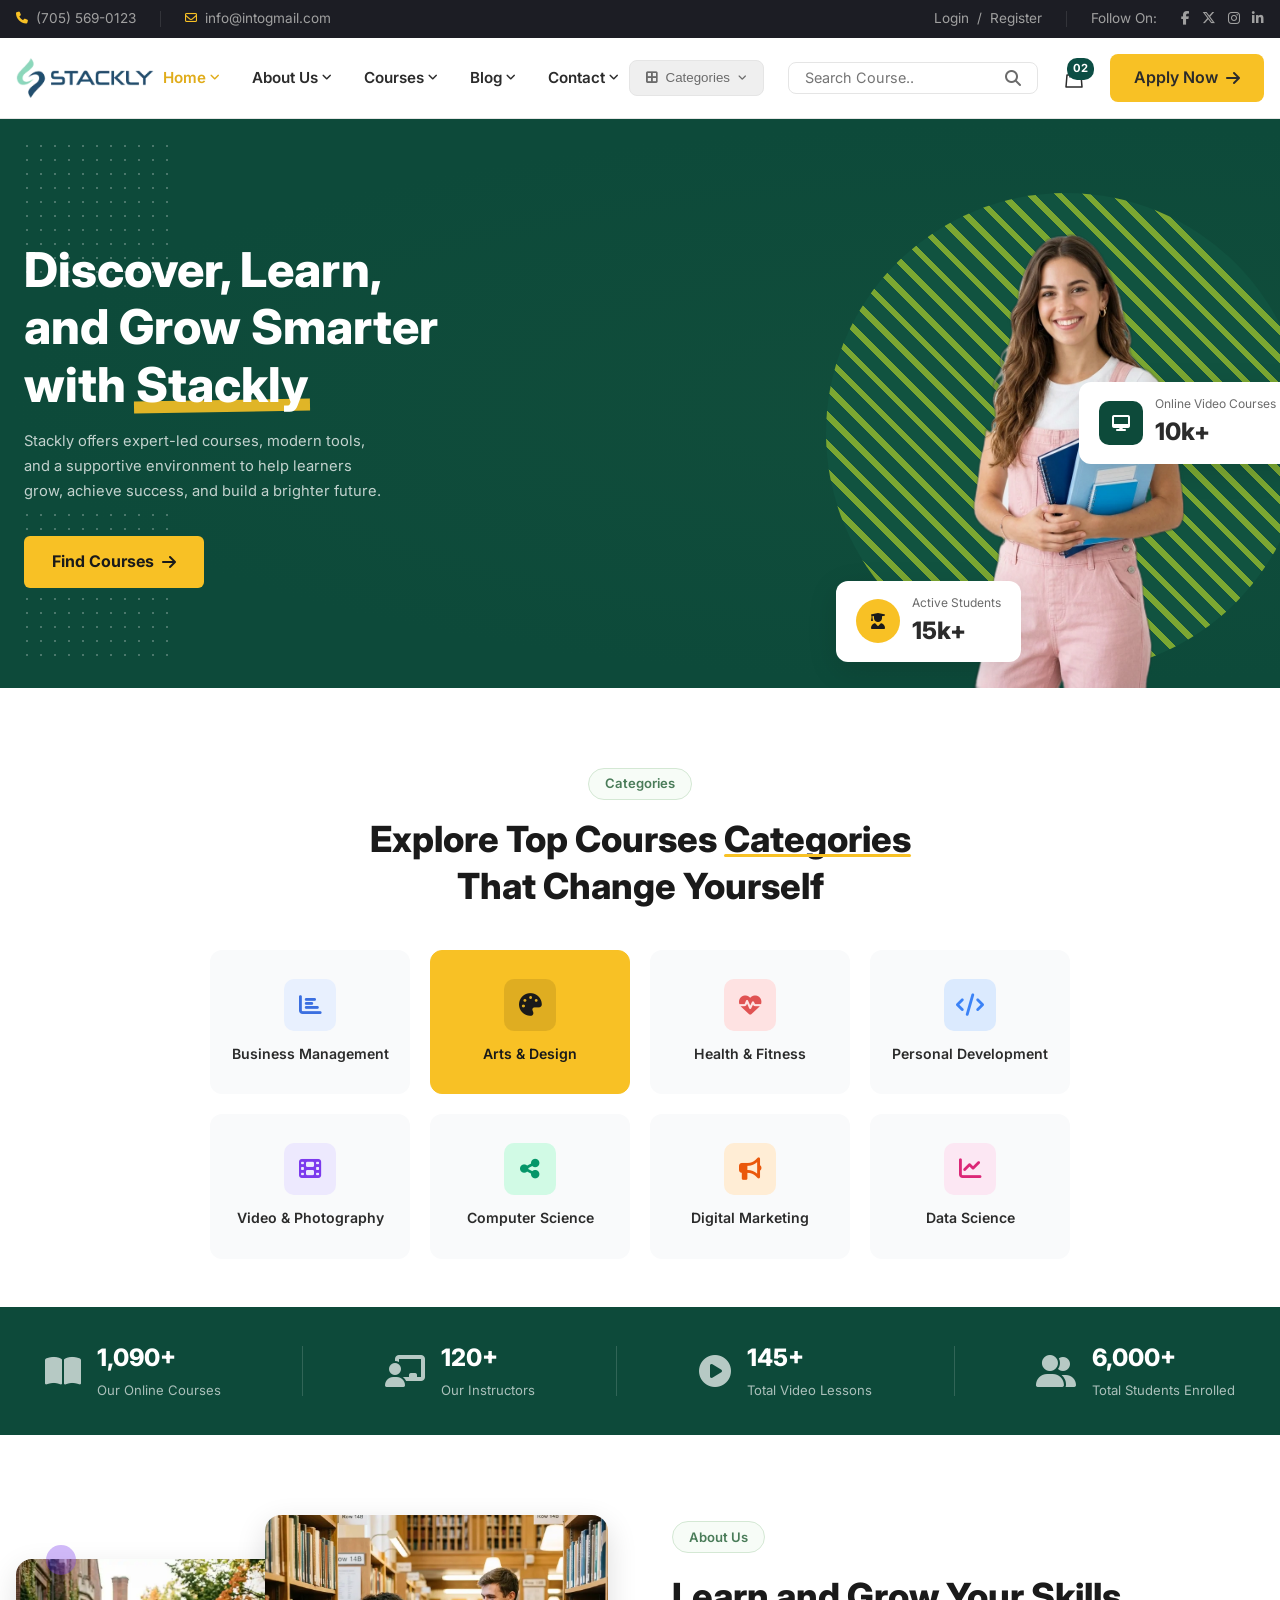
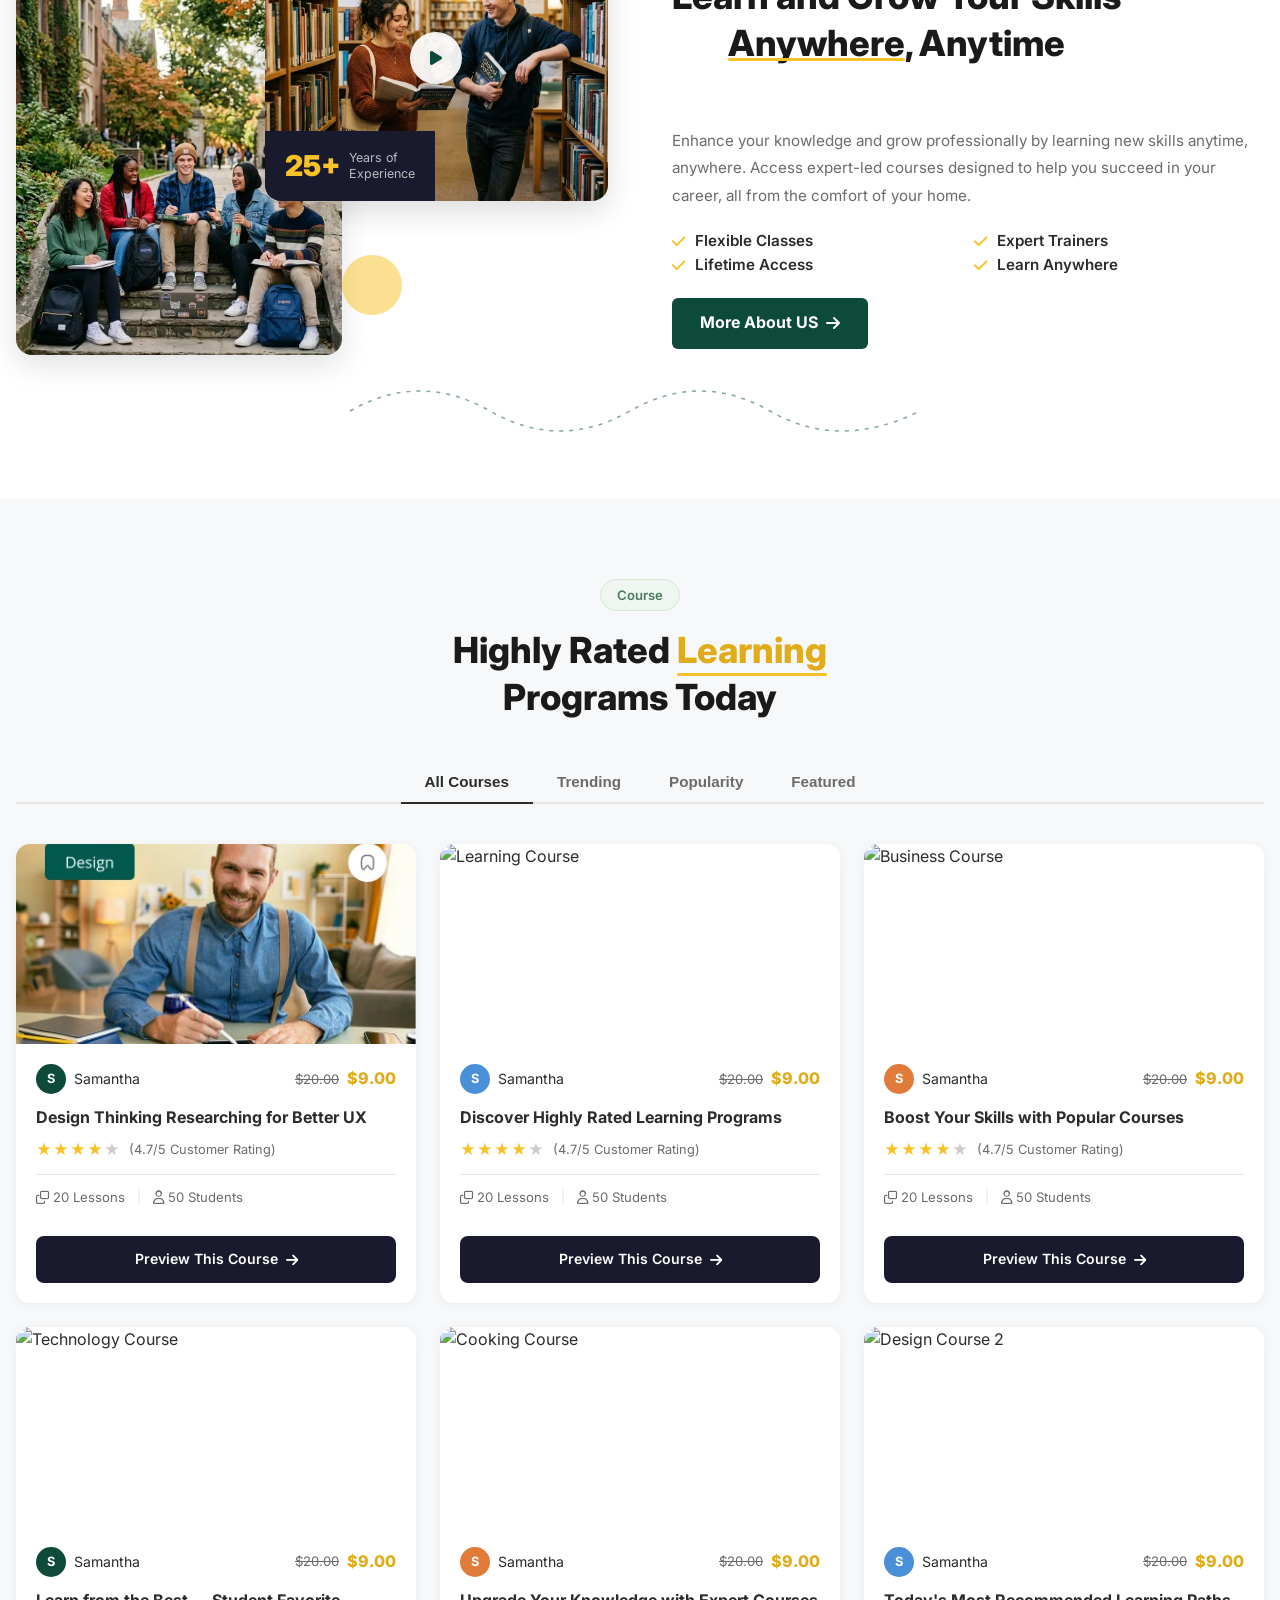
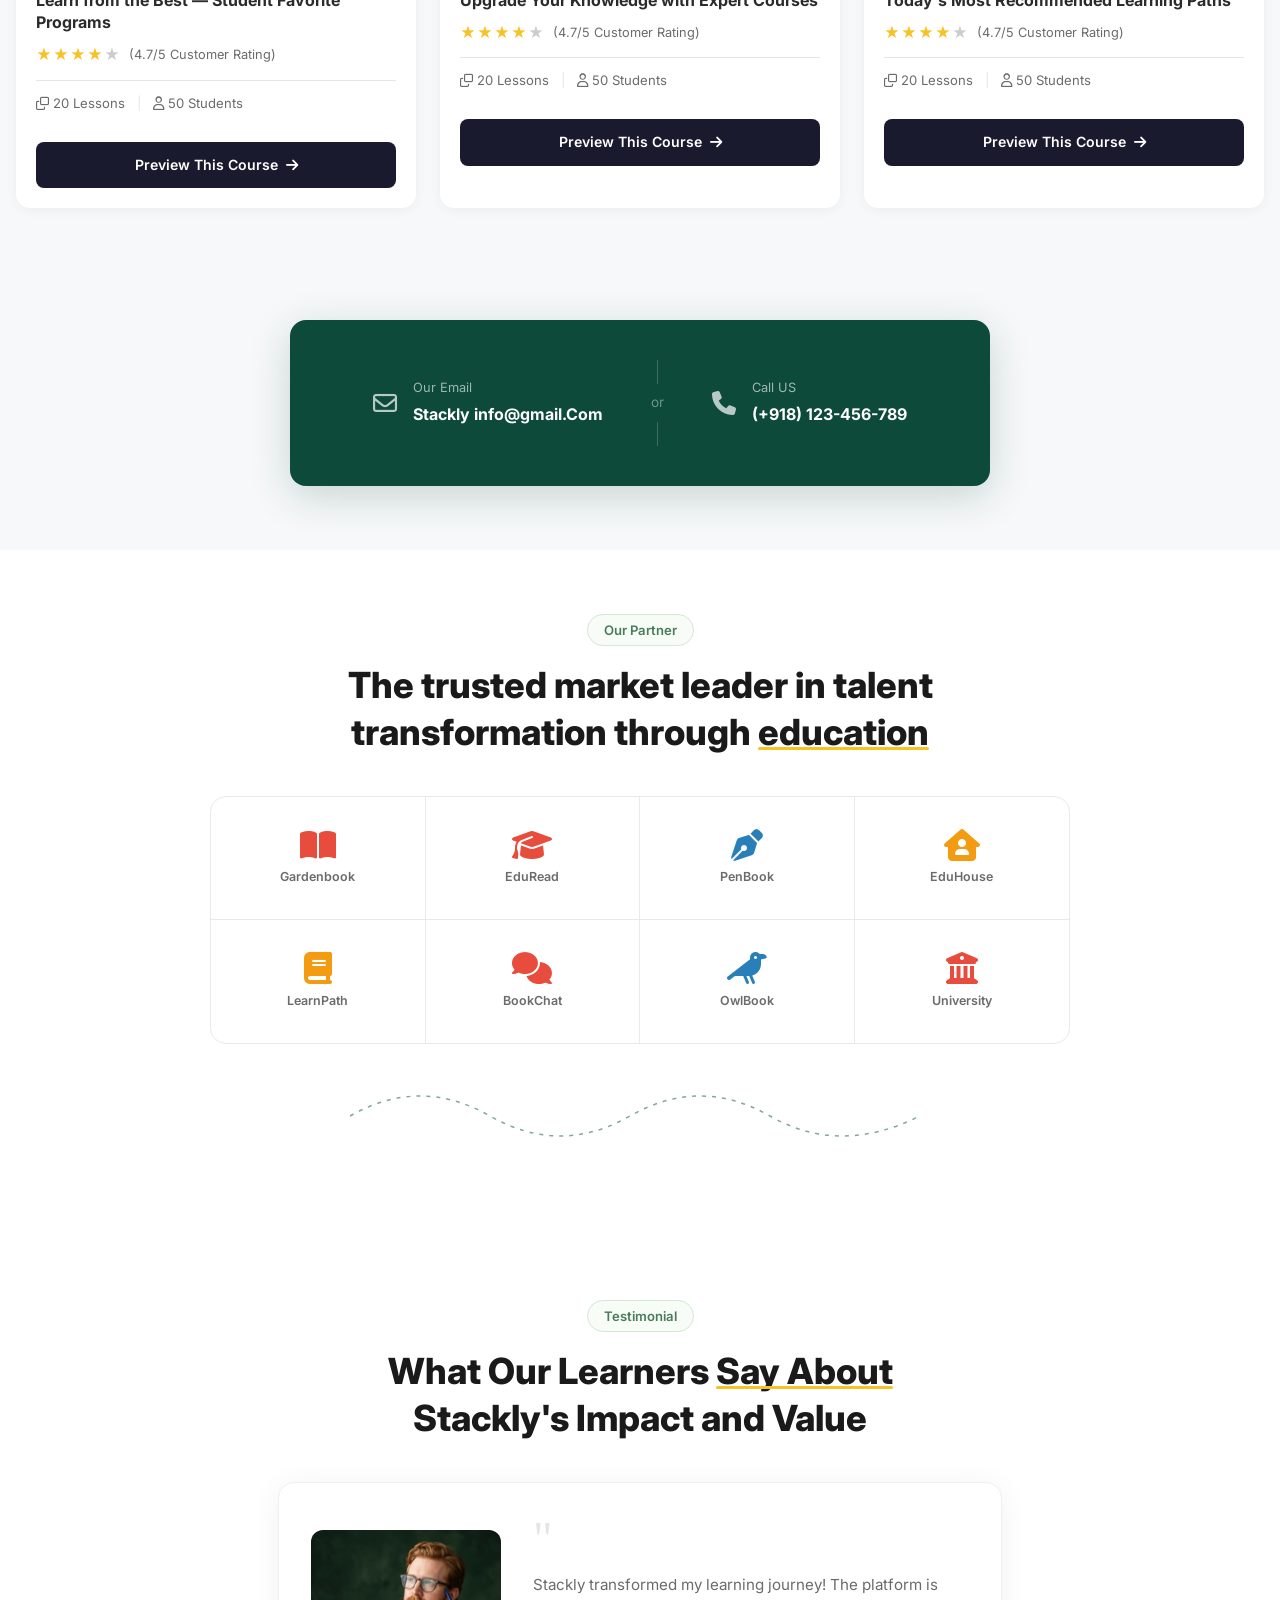
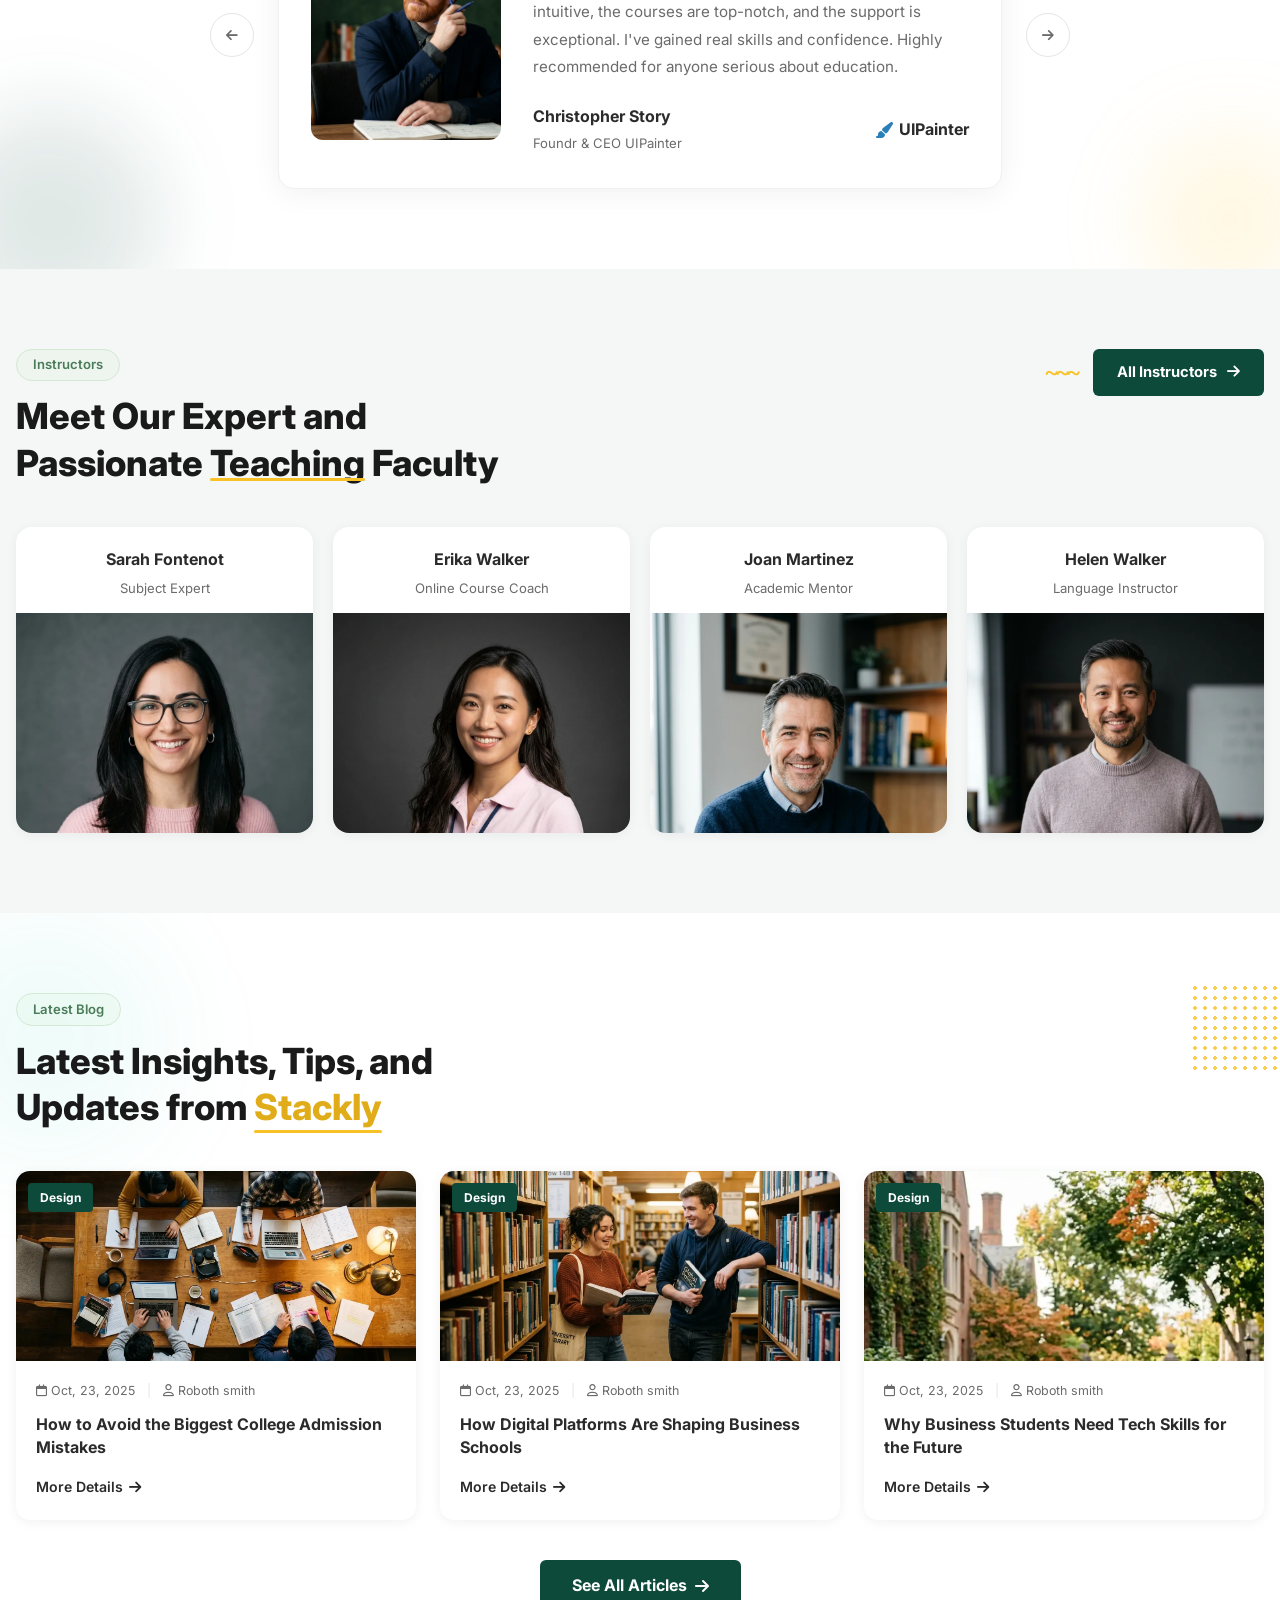
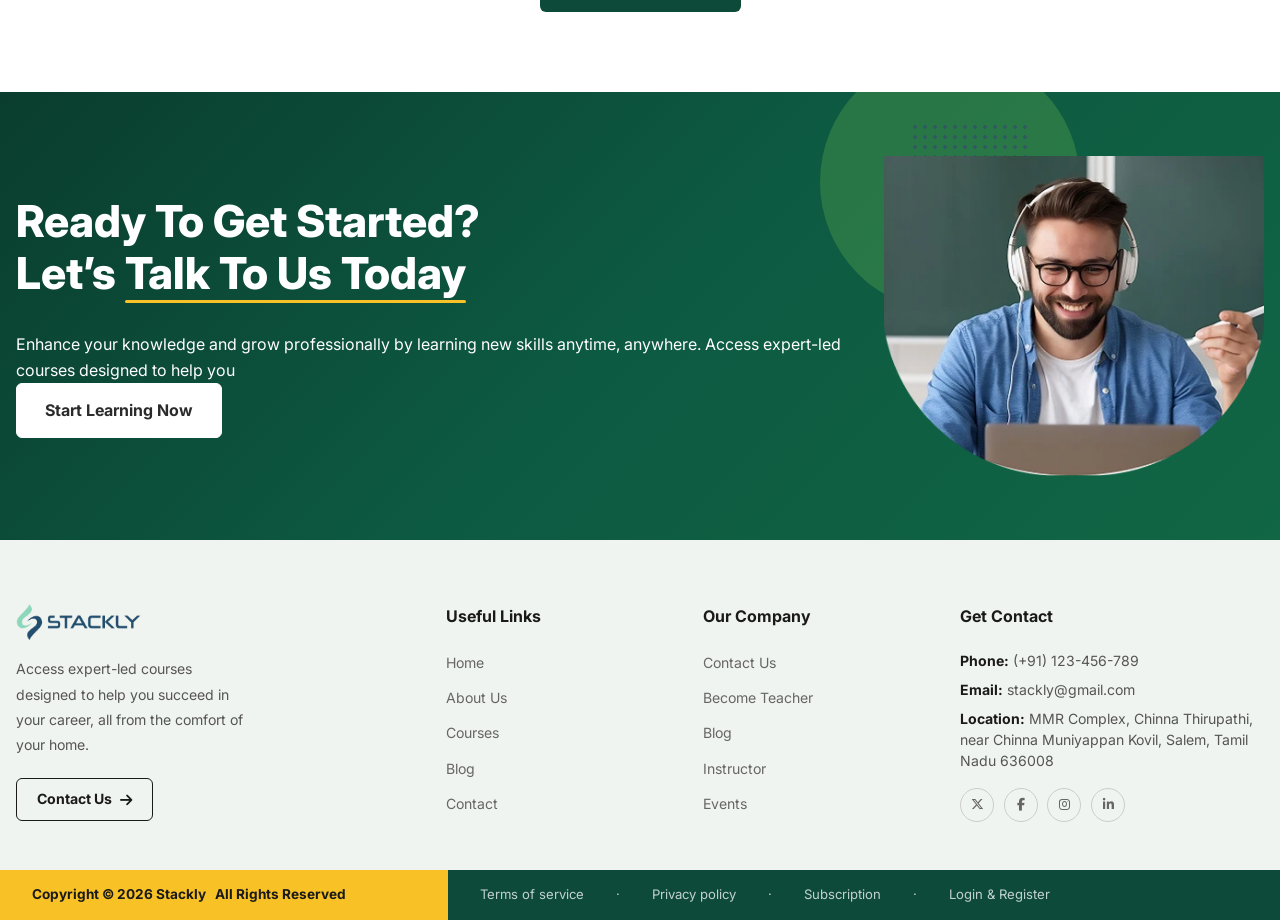
==== index.html @ 7a0ce05e "hi" ====
<!DOCTYPE html>
<html lang="en">
<head>
  <meta charset="UTF-8" />
  <meta name="viewport" content="width=device-width, initial-scale=1.0" />
  <title>Stackly — Online Education Platform</title>
  <meta name="description" content="Stackly offers expert-led courses, modern tools, and a supportive environment to help learners grow, achieve success, and build a brighter future." />
  <link rel="stylesheet" href="css/style.css" />
  <link rel="stylesheet" href="css/home.css" />
  <link rel="stylesheet" href="css/footer.css" />
  <link rel="stylesheet" href="https://cdnjs.cloudflare.com/ajax/libs/font-awesome/6.6.0/css/all.min.css" />
  <link href="https://fonts.googleapis.com/css2?family=Inter:wght@300;400;500;600;700&family=Merriweather:ital,wght@1,700&display=swap" rel="stylesheet"/>
</head>
<body>

  <!-- ===== TOPBAR ===== -->
  <div class="topbar">
    <div class="container">
      <div class="topbar-left">
        <div class="topbar-item yellow">
          <i class="fa-solid fa-phone fa-sm"></i>
          <span style="color:var(--topbar-text)">(705) 569-0123</span>
        </div>
        <div class="topbar-divider"></div>
        <div class="topbar-item yellow">
          <i class="fa-regular fa-envelope fa-sm"></i>
          <span style="color:var(--topbar-text)">info@intogmail.com</span>
        </div>
      </div>
      <div class="topbar-right">
        <div class="topbar-item" id="topbar-auth">
          <a href="login.html">Login</a> / <a href="signup.html">Register</a>
        </div>
        <div class="topbar-divider"></div>
        <span>Follow On:</span>
        <div class="topbar-social">
          <a href="404.html"><i class="fa-brands fa-facebook-f"></i></a>
          <a href="404.html"><i class="fa-brands fa-x-twitter"></i></a>
          <a href="404.html"><i class="fa-brands fa-instagram"></i></a>
          <a href="404.html"><i class="fa-brands fa-linkedin-in"></i></a>
        </div>
      </div>
    </div>
  </div>

  <!-- ===== MAIN HEADER ===== -->
  <header class="main-header" id="mainHeader">
    <div class="container">
      <a href="index.html" class="logo">
        <img src="images/logo-stackly.webp" alt="Stackly Logo" />
      </a>
      <ul class="nav-menu" id="navMenu">
        <li><a href="index.html" class="nav-active">Home <i class="fa-solid fa-angle-down fa-xs"></i></a></li>
        <li><a href="about.html">About Us <i class="fa-solid fa-angle-down fa-xs"></i></a></li>
        <li><a href="courses-public.html">Courses <i class="fa-solid fa-angle-down fa-xs"></i></a></li>
        <li><a href="blog.html">Blog <i class="fa-solid fa-angle-down fa-xs"></i></a></li>
        <li><a href="contact.html">Contact <i class="fa-solid fa-angle-down fa-xs"></i></a></li>
      </ul>
      <div class="header-actions">
        <button class="categories-btn" onclick="window.location.href=\'404.html\'">
          <i class="fa-solid fa-border-all"></i> Categories <i class="fa-solid fa-angle-down fa-xs"></i>
        </button>
        <div class="header-search">
          <input type="text" placeholder="Search Course.." id="searchInput" />
          <i class="fa-solid fa-magnifying-glass"></i>
        </div>
        <div class="cart-icon">
          <svg fill="none" stroke="currentColor" viewBox="0 0 24 24"><path stroke-linecap="round" stroke-linejoin="round" stroke-width="1.5" d="M16 11V7a4 4 0 00-8 0v4M5 9h14l1 12H4L5 9z"/></svg>
          <span class="cart-badge">02</span>
        </div>
        <a href="signup.html" class="btn-primary">Apply Now <i class="fa-solid fa-arrow-right"></i></a>
      
        <button class="mobile-menu-toggle" id="mobileToggle" aria-label="Open Menu">
        <i class="fa-solid fa-bars"></i>
      </button>
      </div>
    </div>
    <!-- Mobile Nav -->
    <nav class="mobile-nav" id="mobileNav">
      <a href="index.html">Home</a>
      <a href="about.html">About Us</a>
      <a href="courses-public.html">Courses</a>
      <a href="blog.html">Blog</a>
      <a href="contact.html">Contact</a>
      <a href="signup.html" class="btn-primary" style="margin-top:0.5rem; text-align:center; justify-content:center;">Apply Now</a>
    </nav>
  </header>

  <!-- ===== HERO SECTION ===== -->
  <section class="hero-section">
    <!-- Decorative dots pattern top-left -->
    <div class="hero-dots hero-dots-tl"></div>
    <!-- Decorative diagonal stripes circle top-right -->
    <div class="hero-circle-tr"></div>
    <!-- Decorative dots pattern bottom-left -->
    <div class="hero-dots hero-dots-bl"></div>

    <div class="hero-inner container">
      <!-- Left Content -->
      <div class="hero-content">
        <h1 class="hero-title">
          Discover, Learn,<br/>
          and Grow Smarter<br/>
          with <span class="hero-highlight">Stackly</span>
        </h1>
        <p class="hero-sub">
          Stackly offers expert-led courses, modern tools, and a supportive environment to help learners grow, achieve success, and build a brighter future.
        </p>
        <div class="hero-actions">
          <a href="courses-public.html" class="hero-cta">Find Courses <i class="fa-solid fa-arrow-right"></i></a>
        </div>
      </div>

      <!-- Right — Student image -->
      <div class="hero-image-wrap">
        <div class="hero-circle-bg"></div>
        <img src="images/hero-student.webp" alt="Student" class="hero-student-img" />
        
        <!-- Floating badge bottom-left -->
        <div class="hero-float-card card-bottom-left">
          <div class="hero-float-icon bg-yellow">
            <i class="fa-solid fa-user-graduate"></i>
          </div>
          <div>
            <div class="hero-float-label">Active Students</div>
            <div class="hero-float-num">15k+</div>
          </div>
        </div>

        <!-- Floating badge top-right -->
        <div class="hero-float-card card-top-right">
          <div class="hero-float-icon bg-dark-green">
            <i class="fa-solid fa-desktop"></i>
          </div>
          <div>
            <div class="hero-float-label">Online Video Courses</div>
            <div class="hero-float-num">10k+</div>
          </div>
        </div>
      </div>
    </div>
  </section>

  <!-- ===== CATEGORIES SECTION ===== -->
  <section class="categories-section">
    <div class="container">
      <div class="section-tag-wrap">
        <span class="section-tag">Categories</span>
      </div>
      <h2 class="section-title-lg">Explore Top Courses <span class="title-strikethrough">Categories</span><br/>That Change Yourself</h2>
      <div class="categories-grid">
        <div class="cat-card cat-card--blue">
          <div class="cat-card-icon">
            <i class="fa-solid fa-chart-bar"></i>
          </div>
          <span>Business Management</span>
        </div>
        <div class="cat-card cat-card--yellow cat-card--active">
          <div class="cat-card-icon">
            <i class="fa-solid fa-palette"></i>
          </div>
          <span>Arts &amp; Design</span>
        </div>
        <div class="cat-card cat-card--pink">
          <div class="cat-card-icon">
            <i class="fa-solid fa-heart-pulse"></i>
          </div>
          <span>Health &amp; Fitness</span>
        </div>
        <div class="cat-card cat-card--lightblue">
          <div class="cat-card-icon">
            <i class="fa-solid fa-code"></i>
          </div>
          <span>Personal Development</span>
        </div>
        <div class="cat-card cat-card--lavender">
          <div class="cat-card-icon">
            <i class="fa-solid fa-film"></i>
          </div>
          <span>Video &amp; Photography</span>
        </div>
        <div class="cat-card cat-card--green">
          <div class="cat-card-icon">
            <i class="fa-solid fa-share-nodes"></i>
          </div>
          <span>Computer Science</span>
        </div>
        <div class="cat-card cat-card--orange">
          <div class="cat-card-icon">
            <i class="fa-solid fa-bullhorn"></i>
          </div>
          <span>Digital Marketing</span>
        </div>
        <div class="cat-card cat-card--hotpink">
          <div class="cat-card-icon">
            <i class="fa-solid fa-chart-line"></i>
          </div>
          <span>Data Science</span>
        </div>
      </div>
    </div>
  </section>

  <!-- ===== STATS BAR ===== -->
  <section class="stats-bar">
    <div class="container stats-bar-inner">
      <div class="stat-item">
        <i class="fa-solid fa-book-open"></i>
        <div>
          <strong>1,090+</strong>
          <span>Our Online Courses</span>
        </div>
      </div>
      <div class="stat-divider"></div>
      <div class="stat-item">
        <i class="fa-solid fa-chalkboard-user"></i>
        <div>
          <strong>120+</strong>
          <span>Our Instructors</span>
        </div>
      </div>
      <div class="stat-divider"></div>
      <div class="stat-item">
        <i class="fa-solid fa-circle-play"></i>
        <div>
          <strong>145+</strong>
          <span>Total Video Lessons</span>
        </div>
      </div>
      <div class="stat-divider"></div>
      <div class="stat-item">
        <i class="fa-solid fa-user-group"></i>
        <div>
          <strong>6,000+</strong>
          <span>Total Students Enrolled</span>
        </div>
      </div>
    </div>
  </section>

  <!-- ===== ABOUT SECTION ===== -->
  <section class="about-section">
    <div class="container about-inner">
      <!-- Left: stacked images -->
      <div class="about-images">
        <div class="about-img-main">
          <img src="images/about-students-group.webp" alt="Students Group" />
        </div>
        <div class="about-img-overlay">
          <img src="images/about-library.webp" alt="Library Students" />
          <!-- Play button -->
          <div class="play-btn">
            <i class="fa-solid fa-play"></i>
          </div>
          <!-- Experience badge -->
          <div class="experience-badge">
            <span class="exp-num">25+</span>
            <span class="exp-label">Years of<br/>Experience</span>
          </div>
        </div>
        <!-- Decorative dots -->
        <div class="about-dot-yellow"></div>
        <div class="about-dot-purple"></div>
      </div>

      <!-- Right: Content -->
      <div class="about-content">
        <span class="section-tag">About Us</span>
        <h2 class="section-title-lg">Learn and Grow Your Skills<br/><span class="title-strikethrough">Anywhere</span>, Anytime</h2>
        <p class="about-desc">Enhance your knowledge and grow professionally by learning new skills anytime, anywhere. Access expert-led courses designed to help you succeed in your career, all from the comfort of your home.</p>
        <div class="about-features">
          <div class="about-features-col">
            <div class="feature-item"><i class="fa-solid fa-check" style="color:var(--yellow);"></i> Flexible Classes</div>
            <div class="feature-item"><i class="fa-solid fa-check" style="color:var(--yellow);"></i> Lifetime Access</div>
          </div>
          <div class="about-features-col">
            <div class="feature-item"><i class="fa-solid fa-check" style="color:var(--yellow);"></i> Expert Trainers</div>
            <div class="feature-item"><i class="fa-solid fa-check" style="color:var(--yellow);"></i> Learn Anywhere</div>
          </div>
        </div>
        <a href="about.html" class="about-cta">More About US <i class="fa-solid fa-arrow-right"></i></a>
      </div>
    </div>
    <!-- Decorative wave dots -->
    <div class="wave-dots-wrap">
      <svg width="600" height="80" viewBox="0 0 600 80" fill="none" xmlns="http://www.w3.org/2000/svg">
        <path d="M10 40 Q80 0 150 40 Q220 80 290 40 Q360 0 430 40 Q500 80 580 40" stroke="#0c4d44" stroke-width="1.5" fill="none" stroke-dasharray="4 6"/>
      </svg>
    </div>
  </section>

  <!-- ===== COURSES SECTION ===== -->
  <section class="courses-section">
    <div class="container">
      <div class="section-tag-wrap">
        <span class="section-tag">Course</span>
      </div>
      <h2 class="section-title-lg text-center">Highly Rated <span class="title-underline">Learning</span><br/>Programs Today</h2>

      <!-- Course Tabs -->
      <div class="course-tabs">
        <button class="course-tab active" data-tab="all">All Courses</button>
        <button class="course-tab" data-tab="trending">Trending</button>
        <button class="course-tab" data-tab="popularity">Popularity</button>
        <button class="course-tab" data-tab="featured">Featured</button>
      </div>

      <!-- Course Cards Grid -->
      <div class="courses-grid" id="coursesGrid">
        <!-- Card 1 -->
        <div class="course-card">
          <div class="course-img-wrap">
            <img src="images/Container.webp" alt="Design Course" />
          </div>
          <div class="course-body">
            <div class="course-instructor">
              <div class="instructor-avatar">S</div>
              <span>Samantha</span>
              <span class="course-price-old">$20.00</span>
              <span class="course-price">$9.00</span>
            </div>
            <h3 class="course-title">Design Thinking Researching for Better UX</h3>
            <div class="course-rating">
              <span class="stars">★★★★<span style="color:#ccc;">★</span></span>
              <span class="rating-label">(4.7/5 Customer Rating)</span>
            </div>
            <div class="course-meta">
              <span><i class="fa-regular fa-clone"></i> 20 Lessons</span>
              <span class="meta-divider">|</span>
              <span><i class="fa-regular fa-user"></i> 50 Students</span>
            </div>
            <a href="courses-public.html" class="course-preview-btn">Preview This Course <i class="fa-solid fa-arrow-right"></i></a>
          </div>
        </div>

        <!-- Card 2 -->
        <div class="course-card">
          <div class="course-img-wrap">
            <img src="images/Container (1).png" alt="Learning Course" />
          </div>
          <div class="course-body">
            <div class="course-instructor">
              <div class="instructor-avatar" style="background:#4a90d9;">S</div>
              <span>Samantha</span>
              <span class="course-price-old">$20.00</span>
              <span class="course-price">$9.00</span>
            </div>
            <h3 class="course-title">Discover Highly Rated Learning Programs</h3>
            <div class="course-rating">
              <span class="stars">★★★★<span style="color:#ccc;">★</span></span>
              <span class="rating-label">(4.7/5 Customer Rating)</span>
            </div>
            <div class="course-meta">
              <span><i class="fa-regular fa-clone"></i> 20 Lessons</span>
              <span class="meta-divider">|</span>
              <span><i class="fa-regular fa-user"></i> 50 Students</span>
            </div>
            <a href="courses-public.html" class="course-preview-btn">Preview This Course <i class="fa-solid fa-arrow-right"></i></a>
          </div>
        </div>

        <!-- Card 3 -->
        <div class="course-card">
          <div class="course-img-wrap">
            <img src="images/Container (2).png" alt="Business Course" />
          </div>
          <div class="course-body">
            <div class="course-instructor">
              <div class="instructor-avatar" style="background:#e07b39;">S</div>
              <span>Samantha</span>
              <span class="course-price-old">$20.00</span>
              <span class="course-price">$9.00</span>
            </div>
            <h3 class="course-title">Boost Your Skills with Popular Courses</h3>
            <div class="course-rating">
              <span class="stars">★★★★<span style="color:#ccc;">★</span></span>
              <span class="rating-label">(4.7/5 Customer Rating)</span>
            </div>
            <div class="course-meta">
              <span><i class="fa-regular fa-clone"></i> 20 Lessons</span>
              <span class="meta-divider">|</span>
              <span><i class="fa-regular fa-user"></i> 50 Students</span>
            </div>
            <a href="courses-public.html" class="course-preview-btn">Preview This Course <i class="fa-solid fa-arrow-right"></i></a>
          </div>
        </div>

        <!-- Card 4 -->
        <div class="course-card">
          <div class="course-img-wrap">
            <img src="images/Container (3).png" alt="Technology Course" />
          </div>
          <div class="course-body">
            <div class="course-instructor">
              <div class="instructor-avatar">S</div>
              <span>Samantha</span>
              <span class="course-price-old">$20.00</span>
              <span class="course-price">$9.00</span>
            </div>
            <h3 class="course-title">Learn from the Best — Student Favorite Programs</h3>
            <div class="course-rating">
              <span class="stars">★★★★<span style="color:#ccc;">★</span></span>
              <span class="rating-label">(4.7/5 Customer Rating)</span>
            </div>
            <div class="course-meta">
              <span><i class="fa-regular fa-clone"></i> 20 Lessons</span>
              <span class="meta-divider">|</span>
              <span><i class="fa-regular fa-user"></i> 50 Students</span>
            </div>
            <a href="courses-public.html" class="course-preview-btn">Preview This Course <i class="fa-solid fa-arrow-right"></i></a>
          </div>
        </div>

        <!-- Card 5 -->
        <div class="course-card">
          <div class="course-img-wrap">
            <img src="images/Container (4).png" alt="Cooking Course" />
          </div>
          <div class="course-body">
            <div class="course-instructor">
              <div class="instructor-avatar" style="background:#e07b39;">S</div>
              <span>Samantha</span>
              <span class="course-price-old">$20.00</span>
              <span class="course-price">$9.00</span>
            </div>
            <h3 class="course-title">Upgrade Your Knowledge with Expert Courses</h3>
            <div class="course-rating">
              <span class="stars">★★★★<span style="color:#ccc;">★</span></span>
              <span class="rating-label">(4.7/5 Customer Rating)</span>
            </div>
            <div class="course-meta">
              <span><i class="fa-regular fa-clone"></i> 20 Lessons</span>
              <span class="meta-divider">|</span>
              <span><i class="fa-regular fa-user"></i> 50 Students</span>
            </div>
            <a href="courses-public.html" class="course-preview-btn">Preview This Course <i class="fa-solid fa-arrow-right"></i></a>
          </div>
        </div>

        <!-- Card 6 -->
        <div class="course-card">
          <div class="course-img-wrap">
            <img src="images/Container (5).png" alt="Design Course 2" />
          </div>
          <div class="course-body">
            <div class="course-instructor">
              <div class="instructor-avatar" style="background:#4a90d9;">S</div>
              <span>Samantha</span>
              <span class="course-price-old">$20.00</span>
              <span class="course-price">$9.00</span>
            </div>
            <h3 class="course-title">Today's Most Recommended Learning Paths</h3>
            <div class="course-rating">
              <span class="stars">★★★★<span style="color:#ccc;">★</span></span>
              <span class="rating-label">(4.7/5 Customer Rating)</span>
            </div>
            <div class="course-meta">
              <span><i class="fa-regular fa-clone"></i> 20 Lessons</span>
              <span class="meta-divider">|</span>
              <span><i class="fa-regular fa-user"></i> 50 Students</span>
            </div>
            <a href="courses-public.html" class="course-preview-btn">Preview This Course <i class="fa-solid fa-arrow-right"></i></a>
          </div>
        </div>
      </div>
    </div>
  </section>

  <!-- ===== CONTACT CTA CARD ===== -->
  <section class="contact-cta-section">
    <div class="container">
      <div class="contact-cta-card">
        <div class="contact-cta-side">
          <i class="fa-regular fa-envelope"></i>
          <div>
            <div class="cta-label">Our Email</div>
            <div class="cta-value">Stackly info@gmail.Com</div>
          </div>
        </div>
        <div class="contact-cta-divider">
          <div class="cta-vertical-line"></div>
          <span>or</span>
          <div class="cta-vertical-line"></div>
        </div>
        <div class="contact-cta-side">
          <i class="fa-solid fa-phone"></i>
          <div>
            <div class="cta-label">Call US</div>
            <div class="cta-value">(+918) 123-456-789</div>
          </div>
        </div>
      </div>
    </div>
  </section>

  <!-- ===== PARTNERS SECTION ===== -->
  <section class="partners-section">
    <div class="container">
      <div class="section-tag-wrap">
        <span class="section-tag">Our Partner</span>
      </div>
      <h2 class="section-title-lg text-center">The trusted market leader in talent<br/>transformation through <span class="title-strikethrough">education</span></h2>
      <div class="partners-grid">
        <div class="partner-item">
          <div class="partner-placeholder">
            <i class="fa-solid fa-book-open" style="color:#e74c3c; font-size:2rem;"></i>
            <span>Gardenbook</span>
          </div>
        </div>
        <div class="partner-item">
          <div class="partner-placeholder">
            <i class="fa-solid fa-graduation-cap" style="color:#e74c3c; font-size:2rem;"></i>
            <span>EduRead</span>
          </div>
        </div>
        <div class="partner-item">
          <div class="partner-placeholder">
            <i class="fa-solid fa-pen-nib" style="color:#2980b9; font-size:2rem;"></i>
            <span>PenBook</span>
          </div>
        </div>
        <div class="partner-item">
          <div class="partner-placeholder">
            <i class="fa-solid fa-house-user" style="color:#f39c12; font-size:2rem;"></i>
            <span>EduHouse</span>
          </div>
        </div>
        <div class="partner-item">
          <div class="partner-placeholder">
            <i class="fa-solid fa-book" style="color:#f39c12; font-size:2rem;"></i>
            <span>LearnPath</span>
          </div>
        </div>
        <div class="partner-item">
          <div class="partner-placeholder">
            <i class="fa-solid fa-comments" style="color:#e74c3c; font-size:2rem;"></i>
            <span>BookChat</span>
          </div>
        </div>
        <div class="partner-item">
          <div class="partner-placeholder">
            <i class="fa-solid fa-crow" style="color:#2980b9; font-size:2rem;"></i>
            <span>OwlBook</span>
          </div>
        </div>
        <div class="partner-item">
          <div class="partner-placeholder">
            <i class="fa-solid fa-university" style="color:#e74c3c; font-size:2rem;"></i>
            <span>University</span>
          </div>
        </div>
      </div>
    </div>
    <!-- Wave decoration -->
    <div class="wave-dots-wrap" style="margin-top:2rem;">
      <svg width="600" height="80" viewBox="0 0 600 80" fill="none" xmlns="http://www.w3.org/2000/svg">
        <path d="M10 40 Q80 0 150 40 Q220 80 290 40 Q360 0 430 40 Q500 80 580 40" stroke="#0c4d44" stroke-width="1.5" fill="none" stroke-dasharray="4 6"/>
      </svg>
    </div>
  </section>

  <!-- ===== TESTIMONIALS SECTION ===== -->
  <section class="testimonials-section">
    <div class="container">
      <div class="section-tag-wrap">
        <span class="section-tag">Testimonial</span>
      </div>
      <h2 class="section-title-lg text-center">What Our Learners <span class="title-strikethrough">Say About</span><br/>Stackly's Impact and Value</h2>

      <div class="testimonial-slider-wrap">
        <button class="testimonial-arrow testimonial-prev" id="testimonialPrev" aria-label="Previous">
          <i class="fa-solid fa-arrow-left"></i>
        </button>

        <div class="testimonials-track" id="testimonialsTrack">
          <!-- Testimonial 1 -->
          <div class="testimonial-card active">
            <div class="testimonial-img-wrap">
              <img src="images/testimonial-christopher.webp" alt="Christopher Story" />
            </div>
            <div class="testimonial-content">
              <div class="testimonial-quote-icon">"</div>
              <p class="testimonial-text">Stackly transformed my learning journey! The platform is intuitive, the courses are top-notch, and the support is exceptional. I've gained real skills and confidence. Highly recommended for anyone serious about education.</p>
              <div class="testimonial-author">
                <div>
                  <strong>Christopher Story</strong>
                  <span>Foundr &amp; CEO UIPainter</span>
                </div>
                <div class="testimonial-brand">
                  <i class="fa-solid fa-paint-brush" style="color:#2980b9;"></i> <strong>UIPainter</strong>
                </div>
              </div>
            </div>
          </div>

          <!-- Testimonial 2 -->
          <div class="testimonial-card">
            <div class="testimonial-img-wrap">
              <img src="images/about-students-group.webp" alt="Alex Johnson" style="object-position: top;" />
            </div>
            <div class="testimonial-content">
              <div class="testimonial-quote-icon">"</div>
              <p class="testimonial-text">The quality of instructors on Stackly is second to none. Every course I've taken has directly impacted my career growth. The flexible scheduling makes it easy to learn around my busy life. Absolutely love this platform!</p>
              <div class="testimonial-author">
                <div>
                  <strong>Alex Johnson</strong>
                  <span>Senior Product Manager</span>
                </div>
                <div class="testimonial-brand">
                  <i class="fa-solid fa-briefcase" style="color:#0c4d44;"></i> <strong>TechCorp</strong>
                </div>
              </div>
            </div>
          </div>
        </div>

        <button class="testimonial-arrow testimonial-next" id="testimonialNext" aria-label="Next">
          <i class="fa-solid fa-arrow-right"></i>
        </button>
      </div>
    </div>
    <!-- Decorative glow bottom-right -->
    <div class="testimonial-glow-teal"></div>
    <div class="testimonial-glow-yellow"></div>
  </section>

  <!-- ===== INSTRUCTORS SECTION ===== -->
  <section class="instructors-section">
    <div class="container">
      <div class="instructors-header">
        <div class="instructors-header-left">
          <div class="section-tag-wrap" style="text-align:left; margin-bottom:0.75rem;">
            <span class="section-tag">Instructors</span>
          </div>
          <h2 class="section-title-lg" style="text-align:left; margin-bottom:0;">Meet Our Expert and<br/>Passionate <span class="title-strikethrough">Teaching</span> Faculty</h2>
        </div>
        <div class="instructors-header-wave">
          <span class="wave-icon">&#126;&#126;&#126;</span>
          <a href="about.html" class="btn-all-instructors">All Instructors <i class="fa-solid fa-arrow-right"></i></a>
        </div>
      </div>
      <div class="instructors-grid">
        <!-- Instructor 1 -->
        <div class="instructor-card">
          <div class="instructor-info">
            <h3>Sarah Fontenot</h3>
            <span>Subject Expert</span>
          </div>
          <div class="instructor-img-wrap">
            <img src="images/instructor-sarah.webp" alt="Sarah Fontenot" />
            <div class="instructor-social-bar">
              <a href="404.html"><i class="fa-brands fa-instagram"></i></a>
              <a href="404.html"><i class="fa-brands fa-linkedin-in"></i></a>
              <a href="404.html"><i class="fa-brands fa-x-twitter"></i></a>
            </div>
          </div>
        </div>
        <!-- Instructor 2 -->
        <div class="instructor-card">
          <div class="instructor-info">
            <h3>Erika Walker</h3>
            <span>Online Course Coach</span>
          </div>
          <div class="instructor-img-wrap">
            <img src="images/instructor-erika.webp" alt="Erika Walker" />
            <div class="instructor-social-bar">
              <a href="404.html"><i class="fa-brands fa-instagram"></i></a>
              <a href="404.html"><i class="fa-brands fa-linkedin-in"></i></a>
              <a href="404.html"><i class="fa-brands fa-x-twitter"></i></a>
            </div>
          </div>
        </div>
        <!-- Instructor 3 -->
        <div class="instructor-card">
          <div class="instructor-info">
            <h3>Joan Martinez</h3>
            <span>Academic Mentor</span>
          </div>
          <div class="instructor-img-wrap">
            <img src="images/instructor-joan.webp" alt="Joan Martinez" />
            <div class="instructor-social-bar">
              <a href="404.html"><i class="fa-brands fa-instagram"></i></a>
              <a href="404.html"><i class="fa-brands fa-linkedin-in"></i></a>
              <a href="404.html"><i class="fa-brands fa-x-twitter"></i></a>
            </div>
          </div>
        </div>
        <!-- Instructor 4 -->
        <div class="instructor-card">
          <div class="instructor-info">
            <h3>Helen Walker</h3>
            <span>Language Instructor</span>
          </div>
          <div class="instructor-img-wrap">
            <img src="images/instructor-helen.webp" alt="Helen Walker" />
            <div class="instructor-social-bar">
              <a href="404.html"><i class="fa-brands fa-instagram"></i></a>
              <a href="404.html"><i class="fa-brands fa-linkedin-in"></i></a>
              <a href="404.html"><i class="fa-brands fa-x-twitter"></i></a>
            </div>
          </div>
        </div>
      </div>
    </div>
  </section>

  <!-- ===== LATEST BLOG SECTION ===== -->
  <section class="blog-section">
    <div class="blog-glow-left"></div>
    <div class="container" style="position:relative;">
      <div class="blog-dashes"></div>
      <div class="blog-section-header">
        <div class="blog-header-text">
          <div class="section-tag-wrap" style="text-align:left; margin-bottom:0.75rem;">
            <span class="section-tag">Latest Blog</span>
          </div>
          <h2 class="section-title-lg" style="text-align:left; margin-bottom:0;">Latest Insights, Tips, and<br/>Updates from <span class="title-underline">Stackly</span></h2>
        </div>
      </div>
      <div class="blog-grid">
        <!-- Blog Card 1 -->
        <div class="blog-card">
          <div class="blog-img-wrap">
            <img src="images/blog-admission.webp" alt="College Admission" />
            <span class="blog-category-badge">Design</span>
          </div>
          <div class="blog-body">
            <div class="blog-meta">
              <span><i class="fa-regular fa-calendar"></i> Oct, 23, 2025</span>
              <span class="blog-meta-divider">|</span>
              <span><i class="fa-regular fa-user"></i> Roboth smith</span>
            </div>
            <h3>How to Avoid the Biggest College Admission Mistakes</h3>
            <a href="blog.html" class="blog-more-link">More Details <i class="fa-solid fa-arrow-right"></i></a>
          </div>
        </div>
        <!-- Blog Card 2 -->
        <div class="blog-card">
          <div class="blog-img-wrap">
            <img src="images/about-library.webp" alt="Digital Platforms" />
            <span class="blog-category-badge">Design</span>
          </div>
          <div class="blog-body">
            <div class="blog-meta">
              <span><i class="fa-regular fa-calendar"></i> Oct, 23, 2025</span>
              <span class="blog-meta-divider">|</span>
              <span><i class="fa-regular fa-user"></i> Roboth smith</span>
            </div>
            <h3>How Digital Platforms Are Shaping Business Schools</h3>
            <a href="blog.html" class="blog-more-link">More Details <i class="fa-solid fa-arrow-right"></i></a>
          </div>
        </div>
        <!-- Blog Card 3 -->
        <div class="blog-card">
          <div class="blog-img-wrap">
            <img src="images/about-students-group.webp" alt="Tech Skills" style="object-position:top;" />
            <span class="blog-category-badge">Design</span>
          </div>
          <div class="blog-body">
            <div class="blog-meta">
              <span><i class="fa-regular fa-calendar"></i> Oct, 23, 2025</span>
              <span class="blog-meta-divider">|</span>
              <span><i class="fa-regular fa-user"></i> Roboth smith</span>
            </div>
            <h3>Why Business Students Need Tech Skills for the Future</h3>
            <a href="blog.html" class="blog-more-link">More Details <i class="fa-solid fa-arrow-right"></i></a>
          </div>
        </div>
      </div>
      <div class="blog-see-all-wrap">
        <a href="blog.html" class="btn-see-all">See All Articles <i class="fa-solid fa-arrow-right"></i></a>
      </div>
    </div>
  </section>

  <!-- ===== GET STARTED CTA BANNER ===== -->
  <section class="cta-banner">
    <div class="cta-circle"></div>
    <div class="cta-dots"></div>
    <div class="container cta-banner-inner">
      <div class="cta-banner-text">
        <h2>Ready To Get Started?<br/>Let&rsquo;s <span class="cta-highlight">Talk To Us Today</span></h2>
        <p>Enhance your knowledge and grow professionally by learning new skills anytime, anywhere. Access expert-led courses designed to help you</p>
        <a href="contact.html" class="btn-start-learning">Start Learning Now</a>
      </div>
      <div class="cta-banner-image">
        <img src="images/appointnmentperson.webp" alt="Start Learning" />
      </div>
    </div>
  </section>

  <!-- ===== GLOBAL FOOTER ===== -->
  <footer class="site-footer">
    <div class="footer-top">
      <!-- Brand Column -->
      <div class="footer-brand-col">
        <div class="footer-logo">
          <img src="images/logo-stackly.webp" alt="Stackly" />
        </div>
        <p>Access expert-led courses designed to help you succeed in your career, all from the comfort of your home.</p>
        <a href="contact.html" class="footer-contact-btn">Contact Us <i class="fa-solid fa-arrow-right"></i></a>
      </div>
      <!-- Useful Links -->
      <div class="footer-col">
        <h4>Useful Links</h4>
        <ul>
          <li><a href="index.html">Home</a></li>
          <li><a href="about.html">About Us</a></li>
          <li><a href="courses-public.html">Courses</a></li>
          <li><a href="blog.html">Blog</a></li>
          <li><a href="contact.html">Contact</a></li>
        </ul>
      </div>
      <!-- Our Company -->
      <div class="footer-col">
        <h4>Our Company</h4>
        <ul>
          <li><a href="contact.html">Contact Us</a></li>
          <li><a href="signup.html">Become Teacher</a></li>
          <li><a href="blog.html">Blog</a></li>
          <li><a href="about.html">Instructor</a></li>
          <li><a href="about.html">Events</a></li>
        </ul>
      </div>
      <!-- Get Contact -->
      <div class="footer-contact-col">
        <h4>Get Contact</h4>
        <p class="footer-contact-item"><strong>Phone:</strong> (+91) 123-456-789</p>
        <p class="footer-contact-item"><strong>Email:</strong> stackly@gmail.com</p>
        <p class="footer-contact-item"><strong>Location:</strong> MMR Complex, Chinna Thirupathi, near Chinna Muniyappan Kovil, Salem, Tamil Nadu 636008</p>
        <div class="footer-social-icons">
          <a href="404.html"><i class="fa-brands fa-x-twitter"></i></a>
          <a href="404.html"><i class="fa-brands fa-facebook-f"></i></a>
          <a href="404.html"><i class="fa-brands fa-instagram"></i></a>
          <a href="404.html"><i class="fa-brands fa-linkedin-in"></i></a>
        </div>
      </div>
    </div>
    <!-- Bottom Bar -->
    <div class="footer-bottom-bar">
      <div class="footer-bottom-left">
        Copyright &copy; 2026 Stackly &nbsp; All Rights Reserved
      </div>
      <div class="footer-bottom-right">
        <a href="404.html">Terms of service</a>
        <span>&#183;</span>
        <a href="404.html">Privacy policy</a>
        <span>&#183;</span>
        <a href="404.html">Subscription</a>
        <span>&#183;</span>
        <a href="login.html">Login &amp; Register</a>
      </div>
    </div>
  </footer>

  <div id="toast-container"></div>

  <script src="js/auth.js"></script>
  <script>
    // Mobile toggle
    const mobileToggle = document.getElementById('mobileToggle');
    const mobileNav = document.getElementById('mobileNav');
    mobileToggle.addEventListener('click', () => {
      mobileNav.classList.toggle('open');
    });

    // Sticky header
    window.addEventListener('scroll', () => {
      const header = document.getElementById('mainHeader');
      header.classList.toggle('scrolled', window.scrollY > 60);
    });

    // Testimonial slider
    let currentSlide = 0;
    const cards = document.querySelectorAll('.testimonial-card');
    const prev = document.getElementById('testimonialPrev');
    const next = document.getElementById('testimonialNext');

    function goToSlide(n) {
      cards[currentSlide].classList.remove('active');
      currentSlide = (n + cards.length) % cards.length;
      cards[currentSlide].classList.add('active');
    }
    prev.addEventListener('click', () => goToSlide(currentSlide - 1));
    next.addEventListener('click', () => goToSlide(currentSlide + 1));

    // Auto slide
    setInterval(() => goToSlide(currentSlide + 1), 5000);

    // Course tabs
    const tabs = document.querySelectorAll('.course-tab');
    tabs.forEach(tab => {
      tab.addEventListener('click', () => {
        tabs.forEach(t => t.classList.remove('active'));
        tab.classList.add('active');
      });
    });

    // Update auth status in topbar
    if (typeof authIsLoggedIn === 'function' && authIsLoggedIn()) {
      const user = authGetUser();
      const authEl = document.getElementById('topbar-auth');
      if (authEl) authEl.innerHTML = `<a href="dashboard.html" style="color:var(--yellow);">Dashboard</a> | <a href="login.html" onclick="authLogout()">Logout</a>`;
    }
  </script>
</body>
</html>
---- css/style.css ----
/* ============================================
   ONLINE EDUCATION PLATFORM
   ============================================ */

@import url('https://fonts.googleapis.com/css2?family=Inter:wght@300;400;500;600;700&display=swap');

:root {
  /* Colors based on screenshot */
  --topbar-bg: #1c1d24;
  --topbar-text: #a0a0a0;
  --yellow: #f8c125;
  --yellow-hover: #e0ac1a;
  --text-dark: #2b2b2b;
  --text-muted: #6b6b6b;
  --border-light: #e5e5e5;
  
  --font-main: 'Inter', sans-serif;
  --transition: all 0.3s ease;
  --radius: 8px;

  /* Primary — Navy Blue */
  --primary: #1a3c5e;
  --primary-light: #2a5a8a;
  --primary-lighter: #3a7ab8;
  --primary-dark: #0f2a42;
  --primary-bg: rgba(26, 60, 94, 0.06);

  /* Accent — Teal */
  --accent: #2cb5a0;
  --accent-light: #5dd9c5;
  --accent-dark: #1f9484;
  --accent-bg: rgba(44, 181, 160, 0.08);

  /* Warm — Amber */
  --warm: #e8a838;
  --warm-light: #f5c563;
  --warm-dark: #c98a1e;
  --warm-bg: rgba(232, 168, 56, 0.08);

  /* Backgrounds */
  --bg: #ffffff;
  --bg-subtle: #f8fafb;
  --bg-muted: #f1f5f9;
  --bg-dark: #0f172a;
  --bg-cream: #fdf8ef;

  /* Surfaces */
  --surface: #ffffff;
  --surface-raised: #ffffff;

  /* Text */
  --text: #1e293b;
  --text-secondary: #475569;
  --text-faint: #94a3b8;

  /* Borders */
  --border: #e2e8f0;
  --border-hover: #cbd5e1;

  /* Semantic */
  --success: #10b981;
  --success-bg: rgba(16, 185, 129, 0.08);
  --warning: #f59e0b;
  --warning-bg: rgba(245, 158, 11, 0.08);
  --danger: #ef4444;
  --danger-bg: rgba(239, 68, 68, 0.08);
  --info: #3b82f6;
  --info-bg: rgba(59, 130, 246, 0.08);

  /* Typography */
  --font-heading: 'Plus Jakarta Sans', 'Inter', sans-serif;

  /* Shadows */
  --shadow-xs: 0 1px 2px rgba(0, 0, 0, 0.04);
  --shadow-sm: 0 1px 3px rgba(0, 0, 0, 0.06), 0 1px 2px rgba(0, 0, 0, 0.04);
  --shadow-md: 0 4px 16px rgba(0, 0, 0, 0.06);
  --shadow-lg: 0 8px 32px rgba(0, 0, 0, 0.08);
  --shadow-xl: 0 20px 60px rgba(0, 0, 0, 0.1);

  /* Radii */
  --radius-sm: 0.5rem;
  --radius-md: 0.75rem;
  --radius-lg: 1rem;
  --radius-xl: 1.25rem;
  --radius-2xl: 1.5rem;
  --radius-full: 9999px;

  /* Transitions */
  --ease-out: cubic-bezier(0.22, 1, 0.36, 1);
  --ease-spring: cubic-bezier(0.34, 1.56, 0.64, 1);
}

* {
  margin: 0;
  padding: 0;
  box-sizing: border-box;
}

body {
  font-family: var(--font-main);
  color: var(--text-dark);
  background-color: #f9f9f9;
  line-height: 1.6;
}

a {
  text-decoration: none;
  color: inherit;
}

ul {
  list-style: none;
}

/* ============================================
   GLOBAL LAYOUT
   ============================================ */
.container {
  max-width: 1300px;
  margin: 0 auto;
  padding: 0 1rem;
}

/* ============================================
   HEADER STYLES (From Screenshot)
   ============================================ */

/* Topbar */
.topbar {
  background-color: var(--topbar-bg);
  color: var(--topbar-text);
  font-size: 0.85rem;
  padding: 0.5rem 0;
}

.topbar .container {
  display: flex;
  justify-content: space-between;
  align-items: center;
  max-width: 1300px;
  margin: 0 auto;
  padding: 0 1rem;
}

.topbar-left, .topbar-right {
  display: flex;
  align-items: center;
  gap: 1.5rem;
}

.topbar-item {
  display: flex;
  align-items: center;
  gap: 0.5rem;
}
.topbar-item.yellow {
  color: var(--yellow);
}

.topbar-divider {
  width: 1px;
  height: 16px;
  background-color: rgba(255,255,255,0.1);
}

.topbar-social {
  display: flex;
  align-items: center;
  gap: 0.75rem;
}
.topbar-social a:hover {
  color: #fff;
}

/* Main Header */
.main-header {
  background-color: #fff;
  border-bottom: 1px solid var(--border-light);
  padding: 1rem 0;
}

.main-header .container {
  max-width: 1300px;
  margin: 0 auto;
  padding: 0 1rem;
  display: flex;
  justify-content: space-between;
  align-items: center;
}

.logo {
  display: flex;
  align-items: center;
  gap: 0.5rem;
  font-weight: 700;
  font-size: 1.5rem;
  color: var(--text-dark);
}
.logo img {
  height: 40px;
  display: block;
}

.nav-menu {
  display: flex;
  align-items: center;
  gap: 2rem;
}

.nav-menu > li > a {
  font-weight: 600;
  font-size: 0.95rem;
  display: flex;
  align-items: center;
  gap: 0.25rem;
  transition: var(--transition);
}

.nav-menu > li > a:hover {
  color: var(--yellow);
}

/* Categories Dropdown */
.categories-btn {
  display: flex;
  align-items: center;
  gap: 0.5rem;
  border: 1px solid var(--border-light);
  padding: 0.6rem 1rem;
  border-radius: var(--radius);
  font-weight: 500;
  color: var(--text-muted);
  cursor: pointer;
}

/* Search Bar */
.header-search {
  display: flex;
  align-items: center;
  border: 1px solid var(--border-light);
  border-radius: var(--radius);
  padding: 0.4rem 1rem;
  width: 250px;
}
.header-search input {
  border: none;
  outline: none;
  width: 100%;
  font-family: inherit;
  font-size: 0.9rem;
}
.header-search i {
  color: var(--text-muted);
}

/* Header Right Actions */
.header-actions {
  display: flex;
  align-items: center;
  gap: 1.5rem;
}

.cart-icon {
  position: relative;
  cursor: pointer;
  display: flex;
  align-items: center;
}
.cart-icon svg {
  width: 24px;
  height: 24px;
}
.cart-badge {
  position: absolute;
  top: -8px;
  right: -8px;
  background-color: #0c4d44; /* Dark green from screenshot */
  color: #fff;
  font-size: 0.7rem;
  font-weight: 700;
  padding: 2px 6px;
  border-radius: 10px;
}

/* Button */
.btn-primary {
  background-color: var(--yellow);
  color: var(--text-dark);
  font-weight: 600;
  padding: 0.7rem 1.5rem;
  border-radius: var(--radius);
  display: inline-flex;
  align-items: center;
  gap: 0.5rem;
  transition: var(--transition);
  border: none;
  cursor: pointer;
}
.btn-primary:hover {
  background-color: var(--yellow-hover);
}

/* Mobile Menu Toggle */
.mobile-menu-toggle {
  display: none;
  font-size: 1.5rem;
  cursor: pointer;
  background: transparent;
  border: none;
  color: var(--text-dark);
  padding: 0.5rem;
}

/* Mobile Nav */
.mobile-nav {
  display: none;
  flex-direction: column;
  background: #fff;
  padding: 1rem;
  border-top: 1px solid #eee;
  box-shadow: 0 4px 10px rgba(0,0,0,0.05);
}
.mobile-nav.open {
  display: flex;
}
.mobile-nav a {
  padding: 0.75rem 1rem;
  color: var(--text-dark);
  font-weight: 500;
  border-bottom: 1px solid #f5f5f5;
}
.mobile-nav a:last-child {
  border-bottom: none;
}

/* ============================================
   RESPONSIVE HEADER
   ============================================ */
@media (max-width: 1024px) {
  .nav-menu {
    gap: 1rem;
  }
  .header-search {
    width: 180px;
  }
}

@media (max-width: 860px) {
  .topbar {
    display: none;
  }
  .nav-menu, .header-search, .categories-btn, .header-actions .btn-primary {
    display: none; 
  }
  .mobile-menu-toggle {
    display: block;
  }
}

/* ============================================
   CONTENT SECTIONS
   ============================================ */
.section-pad {
  padding: 4rem 1rem;
  text-align: center;
}
.hero {
  background-color: #fff;
  padding: 6rem 1rem;
  text-align: center;
  margin-bottom: 2rem;
}
.hero h1 {
  font-size: 2.5rem;
  margin-bottom: 1rem;
}
.hero p {
  color: var(--text-muted);
  max-width: 600px;
  margin: 0 auto;
}

/* Forms (Login/Signup) */
.auth-wrapper {
  display: flex;
  align-items: center;
  justify-content: center;
  min-height: calc(100vh - 150px);
  padding: 2rem 1rem;
}
.auth-card {
  background: #fff;
  padding: 2.5rem;
  border-radius: 12px;
  width: 100%;
  max-width: 450px;
  box-shadow: 0 4px 20px rgba(0,0,0,0.05);
}
.auth-card h2 {
  text-align: center;
  margin-bottom: 1.5rem;
}
.form-group {
  margin-bottom: 1.25rem;
}
.form-group label {
  display: block;
  font-size: 0.9rem;
  font-weight: 500;
  margin-bottom: 0.5rem;
}
.form-control {
  width: 100%;
  padding: 0.75rem 1rem;
  border: 1px solid var(--border-light);
  border-radius: var(--radius);
  outline: none;
  font-family: inherit;
}
.form-control:focus {
  border-color: var(--yellow);
}
.btn-block {
  width: 100%;
  justify-content: center;
}
.auth-links {
  text-align: center;
  margin-top: 1.5rem;
  font-size: 0.9rem;
}
.auth-links a {
  color: var(--yellow-hover);
  font-weight: 600;
}

/* ============================================
   BACKOFFICE / DASHBOARD
   (Styles are now in dashboard.css)
   ============================================ */
.dashboard-layout {
  min-height: 100vh;
}


/* Tables */
.data-table-wrapper {
  background: #fff;
  border-radius: var(--radius);
  padding: 1.5rem;
  box-shadow: 0 2px 10px rgba(0,0,0,0.03);
  overflow-x: auto;
}
.data-table {
  width: 100%;
  border-collapse: collapse;
}
.data-table th, .data-table td {
  padding: 1rem;
  text-align: left;
  border-bottom: 1px solid var(--border-light);
}
.data-table th {
  font-weight: 600;
  color: var(--text-muted);
  background-color: #fafafa;
}

/* Toasts */
#toast-container {
  position: fixed;
  bottom: 2rem;
  right: 2rem;
  z-index: 9999;
  display: flex;
  flex-direction: column;
  gap: 0.5rem;
}
.toast {
  background: #fff;
  color: var(--text-dark);
  padding: 1rem 1.5rem;
  border-radius: var(--radius);
  box-shadow: 0 4px 15px rgba(0,0,0,0.1);
  display: flex;
  align-items: center;
  gap: 0.75rem;
  font-weight: 500;
  border-left: 4px solid var(--yellow);
}
.toast-error { border-left-color: #ef4444; }
.toast-success { border-left-color: #10b981; }
---- css/home.css ----
/* ============================================
   HOME.CSS — Home Page Sections
   ============================================ */

/* ---------- Mobile Nav ---------- */
.mobile-nav {
  display: none;
  flex-direction: column;
  padding: 1rem 1.5rem 1.5rem;
  border-top: 1px solid var(--border-light);
  background: #fff;
  gap: 0.75rem;
}
.mobile-nav.open { display: flex; }
.mobile-nav a {
  font-weight: 600;
  color: var(--text-dark);
  padding: 0.4rem 0;
  border-bottom: 1px solid #f5f5f5;
}
.main-header {
  position: sticky;
  top: 0;
  z-index: 1000;
  transition: box-shadow 0.3s ease;
}
.main-header.scrolled {
  box-shadow: 0 4px 20px rgba(0,0,0,0.07);
}
.nav-active { color: var(--yellow-hover) !important; }

/* ---------- HERO SECTION ---------- */
.hero-section {
  background-color: #0d4a3a;
  background-image: radial-gradient(ellipse at 80% 50%, rgba(20,80,60,0.6) 0%, transparent 70%);
  min-height: 420px;
  position: relative;
  overflow: hidden;
  padding: 60px 0 0;
  display: flex;
  align-items: flex-end;
}

/* Dot patterns */
.hero-dots {
  position: absolute;
  width: 160px;
  height: 160px;
  background-image: radial-gradient(circle, rgba(255,255,255,0.25) 1.5px, transparent 1.5px);
  background-size: 14px 14px;
}
.hero-dots-tl { top: 20px; left: 20px; }
.hero-dots-bl { bottom: 20px; left: 20px; }
.hero-circle-bg {
  position: absolute;
  top: 50%;
  left: 50%;
  transform: translate(-50%, -50%);
  width: 480px;
  height: 480px;
  border-radius: 50%;
  background-color: #115340;
  background-image: repeating-linear-gradient(
    45deg,
    #7ba732 0px,
    #7ba732 6px,
    transparent 6px,
    transparent 20px
  );
  z-index: -1;
}

.hero-inner {
  display: flex;
  align-items: flex-end;
  justify-content: space-between;
  gap: 2rem;
  width: 100%;
  max-width: 1300px;
  margin: 0 auto;
  padding: 0 1.5rem;
}

/* Left Content */
.hero-content {
  flex: 1;
  color: #fff;
  padding-bottom: 60px;
  z-index: 2;
}
.hero-title {
  font-family: 'Inter', sans-serif;
  font-size: clamp(2rem, 4vw, 3rem);
  font-weight: 800;
  line-height: 1.2;
  margin-bottom: 1rem;
}
.hero-highlight {
  position: relative;
  color: #fff;
  z-index: 1;
}
.hero-highlight::after {
  content: '';
  position: absolute;
  bottom: 2px;
  left: -2px;
  width: calc(100% + 4px);
  height: 12px;
  background: var(--yellow);
  border-radius: 0;
  z-index: -1;
  opacity: 0.9;
  transform: rotate(-1deg);
}
.hero-sub {
  font-size: 0.92rem;
  color: rgba(255,255,255,0.75);
  max-width: 360px;
  line-height: 1.7;
  margin-bottom: 2rem;
}
.hero-cta {
  display: inline-flex;
  align-items: center;
  gap: 0.5rem;
  background: var(--yellow);
  color: #1a1a1a;
  font-weight: 700;
  padding: 0.8rem 1.75rem;
  border-radius: 6px;
  transition: background 0.2s;
  margin-bottom: 2.5rem;
}
.hero-cta:hover { background: var(--yellow-hover); }

/* Stats badge */
.hero-stats-badge {
  display: inline-flex;
  align-items: center;
  gap: 0.75rem;
  background: rgba(255,255,255,0.12);
  backdrop-filter: blur(8px);
  border-radius: 50px;
  padding: 0.6rem 1.25rem;
}
.hero-stat-icon {
  width: 40px;
  height: 40px;
  border-radius: 50%;
  background: var(--yellow);
  display: flex;
  align-items: center;
  justify-content: center;
  color: #1a1a1a;
}
.hero-stat-num { font-size: 1.3rem; font-weight: 800; color: #fff; }
.hero-stat-label { font-size: 0.78rem; color: rgba(255,255,255,0.7); }

/* Right Image */
.hero-image-wrap {
  position: relative;
  flex-shrink: 0;
  width: 380px;
  z-index: 2;
}
.hero-student-img {
  width: 100%;
  height: auto;
  max-height: 520px;
  object-fit: cover;
  object-position: top;
  border-radius: 0;
  display: block;
  position: relative;
  z-index: 2;
}

/* Floating card */
.hero-float-card {
  position: absolute;
  background: #fff;
  border-radius: 12px;
  padding: 0.75rem 1.25rem;
  display: flex;
  align-items: center;
  gap: 0.75rem;
  box-shadow: 0 8px 30px rgba(0,0,0,0.12);
  z-index: 10;
}
.card-top-right {
  top: 40%;
  right: -40px;
}
.card-bottom-left {
  bottom: 5%;
  left: -40px;
}
.hero-float-icon {
  width: 44px;
  height: 44px;
  display: flex;
  align-items: center;
  justify-content: center;
}
.card-top-right .hero-float-icon {
  border-radius: 10px;
  background: #0d4a3a;
  color: #fff;
}
.card-bottom-left .hero-float-icon {
  border-radius: 50%;
  background: var(--yellow);
  color: #1a1a1a;
}
.hero-float-label { font-size: 0.75rem; color: var(--text-muted); }
.hero-float-num { font-size: 1.5rem; font-weight: 800; color: var(--text-dark); }

/* ---------- CATEGORIES SECTION ---------- */
.categories-section {
  padding: 5rem 0 3rem;
  background: #fff;
}
.section-tag-wrap {
  text-align: center;
  margin-bottom: 1rem;
}
.section-tag {
  display: inline-block;
  border: 1px solid #d4e8d4;
  color: #4a7c59;
  font-size: 0.82rem;
  font-weight: 600;
  padding: 0.3rem 1rem;
  border-radius: 20px;
  background: rgba(200,230,200,0.15);
}
.section-title-lg {
  font-family: 'Inter', sans-serif;
  font-size: clamp(1.6rem, 3vw, 2.25rem);
  font-weight: 800;
  text-align: center;
  color: #1a1a1a;
  line-height: 1.3;
  margin-bottom: 2.5rem;
}
.section-title-lg.text-center { text-align: center; }
.title-strikethrough {
  position: relative;
  display: inline-block;
}
.title-strikethrough::after {
  content: '';
  position: absolute;
  bottom: 6px;
  left: 0;
  width: 100%;
  height: 3px;
  background: var(--yellow);
  border-radius: 2px;
}
.title-underline {
  position: relative;
  color: var(--yellow-hover);
}
.title-underline::after {
  content: '';
  position: absolute;
  bottom: -4px;
  left: 0;
  width: 100%;
  height: 3px;
  background: var(--yellow);
  border-radius: 2px;
}

.categories-grid {
  display: grid;
  grid-template-columns: repeat(4, 1fr);
  gap: 1.25rem;
  max-width: 860px;
  margin: 0 auto;
}
.cat-card {
  display: flex;
  flex-direction: column;
  align-items: center;
  justify-content: center;
  gap: 0.75rem;
  padding: 1.75rem 1rem;
  border-radius: 12px;
  border: 1.5px solid transparent;
  cursor: pointer;
  transition: all 0.25s ease;
  font-size: 0.88rem;
  font-weight: 600;
  color: var(--text-dark);
  text-align: center;
  background: #f9fafb;
}
.cat-card:hover { transform: translateY(-4px); box-shadow: 0 8px 24px rgba(0,0,0,0.08); }
.cat-card-icon {
  width: 52px;
  height: 52px;
  border-radius: 10px;
  display: flex;
  align-items: center;
  justify-content: center;
  font-size: 1.4rem;
}
/* Colors */
.cat-card--blue .cat-card-icon { background: #e8f0fe; color: #3b6fe0; }
.cat-card--yellow { background: var(--yellow); color: #1a1a1a; border-color: var(--yellow); }
.cat-card--yellow .cat-card-icon { background: rgba(0,0,0,0.1); color: #1a1a1a; }
.cat-card--pink .cat-card-icon { background: #fee2e2; color: #e05252; }
.cat-card--lightblue .cat-card-icon { background: #dbeafe; color: #3b82f6; }
.cat-card--lavender .cat-card-icon { background: #ede9fe; color: #7c3aed; }
.cat-card--green .cat-card-icon { background: #d1fae5; color: #059669; }
.cat-card--orange .cat-card-icon { background: #ffedd5; color: #ea580c; }
.cat-card--hotpink .cat-card-icon { background: #fce7f3; color: #db2777; }

/* ---------- STATS BAR ---------- */
.stats-bar {
  background: #0d4a3a;
  padding: 2rem 0;
}
.stats-bar-inner {
  display: flex;
  align-items: center;
  justify-content: space-around;
  flex-wrap: wrap;
  gap: 1.5rem;
}
.stat-item {
  display: flex;
  align-items: center;
  gap: 1rem;
  color: #fff;
}
.stat-item i {
  font-size: 2rem;
  color: rgba(255,255,255,0.7);
}
.stat-item strong {
  display: block;
  font-size: 1.5rem;
  font-weight: 800;
}
.stat-item span {
  font-size: 0.82rem;
  color: rgba(255,255,255,0.65);
}
.stat-divider {
  width: 1px;
  height: 50px;
  background: rgba(255,255,255,0.15);
}

/* ---------- ABOUT SECTION ---------- */
.about-section {
  padding: 5rem 0 3rem;
  background: #fff;
  position: relative;
  overflow: hidden;
}
.about-inner {
  display: grid;
  grid-template-columns: 1fr 1fr;
  gap: 4rem;
  align-items: center;
}
.about-images {
  position: relative;
  height: 440px;
}
.about-img-main {
  position: absolute;
  left: 0;
  bottom: 0;
  width: 55%;
  height: 90%;
  border-radius: 16px;
  overflow: hidden;
  box-shadow: 0 10px 30px rgba(0,0,0,0.12);
}
.about-img-main img { width: 100%; height: 100%; object-fit: cover; object-position: top; }
.about-img-overlay {
  position: absolute;
  right: 0;
  top: 0;
  width: 58%;
  height: 65%;
  border-radius: 16px;
  overflow: hidden;
  box-shadow: 0 10px 30px rgba(0,0,0,0.14);
}
.about-img-overlay img { width: 100%; height: 100%; object-fit: cover; }

/* Play button */
.play-btn {
  position: absolute;
  top: 50%;
  left: 50%;
  transform: translate(-50%, -50%);
  width: 52px;
  height: 52px;
  background: rgba(255,255,255,0.92);
  border-radius: 50%;
  display: flex;
  align-items: center;
  justify-content: center;
  color: #0d4a3a;
  font-size: 1rem;
  cursor: pointer;
  box-shadow: 0 4px 16px rgba(0,0,0,0.2);
  transition: transform 0.2s;
}
.play-btn:hover { transform: translate(-50%,-50%) scale(1.1); }

/* Experience badge */
.experience-badge {
  position: absolute;
  bottom: 0;
  left: 0;
  background: #1a1a2e;
  color: #fff;
  border-radius: 0 0 0 16px;
  padding: 0.75rem 1.25rem;
  display: flex;
  align-items: center;
  gap: 0.5rem;
}
.exp-num { font-size: 1.8rem; font-weight: 900; color: var(--yellow); }
.exp-label { font-size: 0.78rem; color: rgba(255,255,255,0.7); line-height: 1.3; }

/* Decorative dots on about */
.about-dot-yellow {
  position: absolute;
  bottom: 40px;
  left: 55%;
  width: 60px;
  height: 60px;
  border-radius: 50%;
  background: var(--yellow);
  opacity: 0.5;
  z-index: 0;
}
.about-dot-purple {
  position: absolute;
  top: 30px;
  left: 30px;
  width: 30px;
  height: 30px;
  border-radius: 50%;
  background: #7c3aed;
  opacity: 0.35;
  z-index: 0;
}

/* About Content */
.about-content { display: flex; flex-direction: column; gap: 1.25rem; align-items: flex-start; }
.section-title-lg.left { text-align: left; margin-bottom: 0; font-size: 2rem; }
.about-desc { color: var(--text-muted); line-height: 1.8; font-size: 0.95rem; }
.about-features {
  display: grid;
  grid-template-columns: 1fr 1fr;
  gap: 0.75rem;
  width: 100%;
}
.feature-item {
  display: flex;
  align-items: center;
  gap: 0.6rem;
  font-weight: 600;
  font-size: 0.95rem;
}
.about-cta {
  display: inline-flex;
  align-items: center;
  gap: 0.5rem;
  background: #0d4a3a;
  color: #fff;
  font-weight: 700;
  padding: 0.8rem 1.75rem;
  border-radius: 6px;
  transition: background 0.2s;
  align-self: flex-start;
}
.about-cta:hover { background: #0b3d30; }

.wave-dots-wrap {
  display: flex;
  justify-content: center;
  margin-top: 1rem;
  opacity: 0.5;
}

/* ---------- COURSES SECTION ---------- */
.courses-section {
  padding: 5rem 0;
  background: #f6f8f9;
}
.course-tabs {
  display: flex;
  align-items: center;
  justify-content: center;
  gap: 0;
  margin-bottom: 2.5rem;
  border-bottom: 2px solid #e5e5e5;
}
.course-tab {
  background: none;
  border: none;
  padding: 0.75rem 1.5rem;
  font-weight: 600;
  font-size: 0.95rem;
  color: var(--text-muted);
  cursor: pointer;
  border-bottom: 2px solid transparent;
  margin-bottom: -2px;
  transition: all 0.2s;
}
.course-tab.active {
  color: var(--text-dark);
  border-bottom-color: var(--text-dark);
}
.course-tab:hover { color: var(--text-dark); }

.courses-grid {
  display: grid;
  grid-template-columns: repeat(3, 1fr);
  gap: 1.5rem;
}
.course-card {
  background: #fff;
  border-radius: 14px;
  overflow: hidden;
  box-shadow: 0 2px 12px rgba(0,0,0,0.05);
  transition: all 0.3s ease;
}
.course-card:hover {
  transform: translateY(-5px);
  box-shadow: 0 12px 35px rgba(0,0,0,0.1);
}
.course-img-wrap {
  position: relative;
  height: 200px;
  overflow: hidden;
}
.course-img-wrap img {
  width: 100%;
  height: 100%;
  object-fit: cover;
  transition: transform 0.4s ease;
}
.course-card:hover .course-img-wrap img { transform: scale(1.05); }
.course-badge {
  position: absolute;
  top: 12px;
  left: 12px;
  color: #fff;
  font-size: 0.75rem;
  font-weight: 700;
  padding: 0.3rem 0.75rem;
  border-radius: 4px;
}
.course-bookmark {
  position: absolute;
  top: 10px;
  right: 12px;
  width: 34px;
  height: 34px;
  border-radius: 50%;
  background: rgba(255,255,255,0.9);
  border: none;
  display: flex;
  align-items: center;
  justify-content: center;
  cursor: pointer;
  color: var(--text-muted);
  font-size: 0.9rem;
  transition: all 0.2s;
}
.course-bookmark:hover { color: var(--yellow-hover); }
.course-body { padding: 1.25rem; }
.course-instructor {
  display: flex;
  align-items: center;
  gap: 0.5rem;
  margin-bottom: 0.75rem;
  font-size: 0.88rem;
}
.instructor-avatar {
  width: 30px;
  height: 30px;
  border-radius: 50%;
  background: #0d4a3a;
  color: #fff;
  display: flex;
  align-items: center;
  justify-content: center;
  font-weight: 700;
  font-size: 0.8rem;
  flex-shrink: 0;
}
.course-price-old {
  color: var(--text-muted);
  text-decoration: line-through;
  margin-left: auto;
  font-size: 0.82rem;
}
.course-price { color: var(--yellow-hover); font-weight: 800; font-size: 1rem; }
.course-title {
  font-size: 1rem;
  font-weight: 700;
  color: var(--text-dark);
  margin-bottom: 0.6rem;
  line-height: 1.4;
}
.course-rating {
  display: flex;
  align-items: center;
  gap: 0.5rem;
  margin-bottom: 0.75rem;
  font-size: 0.8rem;
}
.stars { color: #f8c125; font-size: 0.95rem; letter-spacing: 1px; }
.rating-label { color: var(--text-muted); }
.course-meta {
  display: flex;
  align-items: center;
  gap: 0.75rem;
  font-size: 0.82rem;
  color: var(--text-muted);
  padding: 0.75rem 0;
  border-top: 1px solid var(--border-light);
  margin-bottom: 1rem;
}
.meta-divider { color: var(--border-light); }
.course-preview-btn {
  display: flex;
  align-items: center;
  justify-content: center;
  gap: 0.5rem;
  width: 100%;
  padding: 0.75rem;
  background: #1a1a2e;
  color: #fff;
  border-radius: 8px;
  font-weight: 600;
  font-size: 0.88rem;
  transition: background 0.2s;
}
.course-preview-btn:hover { background: #0d4a3a; }

/* ---------- CONTACT CTA ---------- */
.contact-cta-section {
  padding: 2rem 0 4rem;
  background: #f6f8f9;
}
.contact-cta-card {
  background: #0d4a3a;
  border-radius: 16px;
  padding: 2.5rem 3rem;
  display: flex;
  align-items: center;
  justify-content: center;
  gap: 3rem;
  max-width: 700px;
  margin: 0 auto;
  box-shadow: 0 10px 40px rgba(13,74,58,0.2);
}
.contact-cta-side {
  display: flex;
  align-items: center;
  gap: 1rem;
  color: #fff;
}
.contact-cta-side i { font-size: 1.5rem; color: rgba(255,255,255,0.7); }
.cta-label { font-size: 0.8rem; color: rgba(255,255,255,0.6); margin-bottom: 0.2rem; }
.cta-value { font-size: 1rem; font-weight: 700; color: #fff; }
.contact-cta-divider {
  display: flex;
  flex-direction: column;
  align-items: center;
  gap: 0.5rem;
  color: rgba(255,255,255,0.4);
  font-size: 0.85rem;
}
.cta-vertical-line { width: 1px; height: 24px; background: rgba(255,255,255,0.2); }

/* ---------- PARTNERS SECTION ---------- */
.partners-section {
  padding: 4rem 0;
  background: #fff;
}
.partners-grid {
  display: grid;
  grid-template-columns: repeat(4, 1fr);
  gap: 0;
  border: 1px solid #e8eae8;
  border-radius: 16px;
  overflow: hidden;
  max-width: 860px;
  margin: 0 auto;
}
.partner-item {
  display: flex;
  align-items: center;
  justify-content: center;
  padding: 2rem 1rem;
  border-right: 1px solid #e8eae8;
  border-bottom: 1px solid #e8eae8;
  transition: background 0.2s;
}
.partner-item:nth-child(4n) { border-right: none; }
.partner-item:nth-child(n+5) { border-bottom: none; }
.partner-item:hover { background: #f9fafb; }
.partner-placeholder {
  display: flex;
  flex-direction: column;
  align-items: center;
  gap: 0.4rem;
  font-size: 0.78rem;
  font-weight: 600;
  color: var(--text-muted);
}

/* ---------- TESTIMONIALS SECTION ---------- */
.testimonials-section {
  padding: 5rem 0;
  background: #fff;
  position: relative;
  overflow: hidden;
}
.testimonial-slider-wrap {
  display: flex;
  align-items: center;
  gap: 1.5rem;
  max-width: 860px;
  margin: 0 auto;
}
.testimonial-arrow {
  width: 44px;
  height: 44px;
  border-radius: 50%;
  border: 1.5px solid #e5e5e5;
  background: #fff;
  display: flex;
  align-items: center;
  justify-content: center;
  color: var(--text-muted);
  cursor: pointer;
  flex-shrink: 0;
  transition: all 0.2s;
}
.testimonial-arrow:hover { border-color: var(--text-dark); color: var(--text-dark); }

.testimonials-track { flex: 1; position: relative; min-height: 240px; }
.testimonial-card {
  display: none;
  background: #fff;
  border-radius: 16px;
  box-shadow: 0 4px 30px rgba(0,0,0,0.06);
  border: 1px solid #f0f0f0;
  padding: 2rem;
  flex-direction: row;
  gap: 2rem;
  align-items: center;
}
.testimonial-card.active { display: flex; }
.testimonial-img-wrap {
  width: 190px;
  height: 210px;
  border-radius: 12px;
  overflow: hidden;
  flex-shrink: 0;
}
.testimonial-img-wrap img { width: 100%; height: 100%; object-fit: cover; }
.testimonial-content { flex: 1; }
.testimonial-quote-icon {
  font-size: 3rem;
  color: #e5e5e5;
  line-height: 1;
  font-family: Georgia, serif;
  margin-bottom: 0.5rem;
}
.testimonial-text {
  font-size: 0.95rem;
  color: var(--text-muted);
  line-height: 1.8;
  margin-bottom: 1.5rem;
}
.testimonial-author {
  display: flex;
  align-items: center;
  justify-content: space-between;
}
.testimonial-author strong { display: block; font-size: 1rem; color: var(--text-dark); }
.testimonial-author span { font-size: 0.82rem; color: var(--text-muted); }
.testimonial-brand {
  display: flex;
  align-items: center;
  gap: 0.4rem;
  font-size: 1rem;
  font-weight: 800;
  color: #2980b9;
}

/* Decorative glows */
.testimonial-glow-teal {
  position: absolute;
  bottom: -60px;
  left: -60px;
  width: 220px;
  height: 220px;
  border-radius: 50%;
  background: rgba(13,74,58,0.12);
  filter: blur(40px);
  pointer-events: none;
}
.testimonial-glow-yellow {
  position: absolute;
  bottom: -40px;
  right: -40px;
  width: 180px;
  height: 180px;
  border-radius: 50%;
  background: rgba(248,193,37,0.12);
  filter: blur(40px);
  pointer-events: none;
}

/* ---------- FOOTER ---------- */
.site-footer {
  background: #111827;
  color: rgba(255,255,255,0.7);
  padding: 3.5rem 0 0;
}
.footer-inner {
  display: grid;
  grid-template-columns: 2fr 1fr 1fr 1.5fr;
  gap: 2.5rem;
  padding-bottom: 2.5rem;
  border-bottom: 1px solid rgba(255,255,255,0.08);
}
.footer-brand p { font-size: 0.88rem; margin-top: 1rem; line-height: 1.7; }
.footer-links { display: flex; flex-direction: column; gap: 0.6rem; }
.footer-links h4, .footer-contact h4 {
  color: #fff;
  font-size: 1rem;
  margin-bottom: 0.5rem;
}
.footer-links a { font-size: 0.88rem; transition: color 0.2s; }
.footer-links a:hover { color: var(--yellow); }
.footer-contact { display: flex; flex-direction: column; gap: 0.6rem; font-size: 0.88rem; }
.footer-contact p { display: flex; align-items: center; gap: 0.5rem; }
.footer-social { display: flex; gap: 0.75rem; margin-top: 0.5rem; }
.footer-social a {
  width: 34px; height: 34px;
  border-radius: 50%;
  border: 1px solid rgba(255,255,255,0.15);
  display: flex; align-items: center; justify-content: center;
  font-size: 0.8rem;
  transition: all 0.2s;
}
.footer-social a:hover { background: var(--yellow); border-color: var(--yellow); color: #1a1a1a; }
.footer-bottom {
  text-align: center;
  padding: 1.25rem 0;
  font-size: 0.82rem;
  color: rgba(255,255,255,0.4);
}

/* ============================================
   RESPONSIVE STYLES
   ============================================ */
@media (max-width: 1024px) {
  .hero-image-wrap { width: 300px; }
  .categories-grid { grid-template-columns: repeat(3, 1fr); }
  .courses-grid { grid-template-columns: repeat(2, 1fr); }
  .footer-inner { grid-template-columns: 1fr 1fr; }
}

@media (max-width: 860px) {
  .hero-section { flex-direction: column; padding-bottom: 0; }
  .hero-inner { flex-direction: column; align-items: flex-start; }
  .hero-image-wrap { width: 100%; }
  .hero-student-img { height: 300px; }
  .card-top-right { right: 10px; top: 10px; }
  .card-bottom-left { left: 10px; bottom: 10px; }
  .hero-circle-bg { width: 300px; height: 300px; }
  .categories-grid { grid-template-columns: repeat(2, 1fr); }
  .stats-bar-inner { flex-direction: column; gap: 1rem; }
  .stat-divider { display: none; }
  .about-inner { grid-template-columns: 1fr; }
  .about-images { height: 320px; }
  .courses-grid { grid-template-columns: 1fr; }
  .contact-cta-card { flex-direction: column; gap: 1.5rem; padding: 2rem; }
  .partners-grid { grid-template-columns: repeat(2, 1fr); }
  .testimonial-card { flex-direction: column; }
  .testimonial-img-wrap { width: 100%; height: 200px; }
  .footer-inner { grid-template-columns: 1fr 1fr; }
}

@media (max-width: 520px) {
  .categories-grid { grid-template-columns: repeat(2, 1fr); }
  .footer-inner { grid-template-columns: 1fr; }
  .course-tabs { overflow-x: auto; justify-content: flex-start; }
}
---- css/footer.css ----
/* ============================================
   FOOTER.CSS — Global Footer + New Sections
   ============================================ */

/* ===== INSTRUCTORS SECTION ===== */
.instructors-section {
  padding: 5rem 0;
  background: #f4f7f5;
  position: relative;
  overflow: hidden;
}
.instructors-header {
  display: flex;
  align-items: flex-start;
  justify-content: space-between;
  margin-bottom: 2.5rem;
  gap: 2rem;
  flex-wrap: wrap;
}
.instructors-header-left { flex: 1; }
.instructors-header-wave {
  display: flex;
  align-items: center;
  gap: 1rem;
}
.wave-icon {
  color: var(--yellow);
  font-size: 1.5rem;
  letter-spacing: -4px;
}
.btn-all-instructors {
  display: inline-flex;
  align-items: center;
  gap: 0.6rem;
  background: #0d4a3a;
  color: #fff;
  font-weight: 700;
  font-size: 0.92rem;
  padding: 0.75rem 1.5rem;
  border-radius: 6px;
  transition: background 0.2s;
  white-space: nowrap;
}
.btn-all-instructors:hover { background: #0b3d30; }

.instructors-grid {
  display: grid;
  grid-template-columns: repeat(4, 1fr);
  gap: 1.25rem;
}
.instructor-card {
  background: #fff;
  border-radius: 16px;
  overflow: hidden;
  box-shadow: 0 2px 12px rgba(0,0,0,0.05);
  transition: transform 0.3s ease, box-shadow 0.3s ease;
}
.instructor-card:hover {
  transform: translateY(-5px);
  box-shadow: 0 10px 30px rgba(0,0,0,0.1);
}
.instructor-info {
  padding: 1.25rem 1.25rem 0.75rem;
  text-align: center;
}
.instructor-info h3 {
  font-size: 1rem;
  font-weight: 700;
  margin-bottom: 0.2rem;
}
.instructor-info span {
  font-size: 0.82rem;
  color: var(--text-muted);
}
.instructor-img-wrap {
  position: relative;
  height: 220px;
  overflow: hidden;
}
.instructor-img-wrap img {
  width: 100%;
  height: 100%;
  object-fit: cover;
  object-position: top;
  transition: transform 0.4s ease;
}
.instructor-card:hover .instructor-img-wrap img { transform: scale(1.05); }
.instructor-social-bar {
  position: absolute;
  bottom: 0;
  left: 0;
  right: 0;
  background: rgba(0,0,0,0.5);
  display: flex;
  align-items: center;
  justify-content: center;
  gap: 1rem;
  padding: 0.6rem;
  opacity: 0;
  transform: translateY(100%);
  transition: all 0.3s ease;
}
.instructor-card:hover .instructor-social-bar {
  opacity: 1;
  transform: translateY(0);
}
.instructor-social-bar a {
  color: #fff;
  font-size: 0.9rem;
  width: 30px;
  height: 30px;
  border-radius: 50%;
  border: 1px solid rgba(255,255,255,0.4);
  display: flex;
  align-items: center;
  justify-content: center;
  transition: background 0.2s;
}
.instructor-social-bar a:hover { background: var(--yellow); border-color: var(--yellow); color: #1a1a1a; }

/* ===== LATEST BLOG SECTION ===== */
.blog-section {
  padding: 5rem 0;
  background: #fff;
  position: relative;
  overflow: hidden;
}
.blog-section-header {
  display: flex;
  align-items: flex-start;
  margin-bottom: 2.5rem;
  position: relative;
}
.blog-header-text { flex: 1; }
/* Yellow dashes decoration top-right */
.blog-dashes {
  position: absolute;
  top: -10px;
  right: 0;
  width: 90px;
  height: 90px;
  background-image: radial-gradient(circle, var(--yellow) 2px, transparent 2px);
  background-size: 10px 10px;
  opacity: 0.8;
}

.blog-grid {
  display: grid;
  grid-template-columns: repeat(3, 1fr);
  gap: 1.5rem;
  margin-bottom: 2.5rem;
}
.blog-card {
  background: #fff;
  border-radius: 14px;
  overflow: hidden;
  box-shadow: 0 2px 12px rgba(0,0,0,0.06);
  transition: transform 0.3s ease, box-shadow 0.3s ease;
}
.blog-card:hover {
  transform: translateY(-4px);
  box-shadow: 0 10px 30px rgba(0,0,0,0.1);
}
.blog-img-wrap {
  position: relative;
  height: 190px;
  overflow: hidden;
}
.blog-img-wrap img {
  width: 100%;
  height: 100%;
  object-fit: cover;
  transition: transform 0.4s ease;
}
.blog-card:hover .blog-img-wrap img { transform: scale(1.05); }
.blog-category-badge {
  position: absolute;
  top: 12px;
  left: 12px;
  background: #0d4a3a;
  color: #fff;
  font-size: 0.75rem;
  font-weight: 700;
  padding: 0.3rem 0.75rem;
  border-radius: 4px;
}
.blog-body { padding: 1.25rem; }
.blog-meta {
  display: flex;
  align-items: center;
  gap: 0.75rem;
  font-size: 0.78rem;
  color: var(--text-muted);
  margin-bottom: 0.75rem;
}
.blog-meta-divider { color: var(--border-light); }
.blog-card h3 {
  font-size: 1rem;
  font-weight: 700;
  line-height: 1.4;
  margin-bottom: 1rem;
  color: var(--text-dark);
}
.blog-more-link {
  display: inline-flex;
  align-items: center;
  gap: 0.4rem;
  font-size: 0.88rem;
  font-weight: 600;
  color: var(--text-dark);
  transition: color 0.2s;
}
.blog-more-link:hover { color: var(--yellow-hover); }

.blog-see-all-wrap { text-align: center; }
.btn-see-all {
  display: inline-flex;
  align-items: center;
  gap: 0.5rem;
  background: #0d4a3a;
  color: #fff;
  font-weight: 700;
  padding: 0.85rem 2rem;
  border-radius: 6px;
  transition: background 0.2s;
}
.btn-see-all:hover { background: #0b3d30; }

/* Teal glow left */
.blog-glow-left {
  position: absolute;
  top: 0;
  left: -80px;
  width: 250px;
  height: 250px;
  border-radius: 50%;
  background: rgba(13, 200, 160, 0.06);
  filter: blur(50px);
  pointer-events: none;
}

/* ===== GET STARTED CTA BANNER ===== */
.cta-banner {
  background: linear-gradient(135deg, #0a3d2e 0%, #0d5a42 50%, #116644 100%);
  position: relative;
  overflow: hidden;
  padding: 4rem 0;
}
.cta-banner-inner {
  display: flex;
  align-items: center;
  justify-content: space-between;
  gap: 2rem;
}
.cta-banner-text { color: #fff; flex: 1; }
.cta-banner-text h2 {
  font-size: clamp(1.75rem, 3.5vw, 2.75rem);
  font-weight: 800;
  line-height: 1.2;
  margin-bottom: 2rem;
}
.cta-banner-text .cta-highlight {
  position: relative;
  color: #fff;
}
.cta-banner-text .cta-highlight::after {
  content: '';
  position: absolute;
  bottom: -3px;
  left: 0;
  width: 100%;
  height: 3px;
  background: var(--yellow);
  border-radius: 2px;
}
.btn-start-learning {
  display: inline-flex;
  align-items: center;
  gap: 0.6rem;
  background: #fff;
  color: var(--text-dark);
  font-weight: 700;
  padding: 0.85rem 1.75rem;
  border-radius: 6px;
  border: 1.5px solid #fff;
  transition: all 0.2s;
}
.btn-start-learning:hover {
  background: transparent;
  color: #fff;
}

/* CTA banner image */
.cta-banner-image {
  position: relative;
  width: 380px;
  flex-shrink: 0;
  align-self: flex-end;
}
.cta-banner-image img {
  width: 100%;
  height: 320px;
  object-fit: cover;
  object-position: top;
  display: block;
}

/* Decorative circle & dots on CTA */
.cta-circle {
  position: absolute;
  right: 200px;
  top: -40px;
  width: 260px;
  height: 260px;
  border-radius: 50%;
  background: rgba(120, 200, 80, 0.25);
}
.cta-dots {
  position: absolute;
  top: 30px;
  right: 250px;
  width: 120px;
  height: 120px;
  background-image: radial-gradient(circle, rgba(60,60,120,0.5) 2px, transparent 2px);
  background-size: 10px 10px;
}

/* ===== SITE FOOTER ===== */
.site-footer {
  background: #f0f4f0;
  padding-top: 4rem;
}
.footer-top {
  display: grid;
  grid-template-columns: 1.8fr 1fr 1fr 1.4fr;
  gap: 2.5rem;
  padding-bottom: 3rem;
  max-width: 1300px;
  margin: 0 auto;
  padding-left: 1rem;
  padding-right: 1rem;
}
.footer-brand-col .footer-logo {
  display: flex;
  align-items: center;
  gap: 0.5rem;
  margin-bottom: 1rem;
}
.footer-brand-col .footer-logo img { height: 36px; }
.footer-brand-col p {
  font-size: 0.88rem;
  color: #555;
  line-height: 1.8;
  max-width: 240px;
  margin-bottom: 1.25rem;
}
.footer-contact-btn {
  display: inline-flex;
  align-items: center;
  gap: 0.5rem;
  border: 1.5px solid #1a1a1a;
  color: #1a1a1a;
  font-weight: 700;
  font-size: 0.88rem;
  padding: 0.6rem 1.25rem;
  border-radius: 6px;
  transition: all 0.2s;
}
.footer-contact-btn:hover {
  background: #1a1a1a;
  color: #fff;
}

.footer-col h4 {
  font-size: 1rem;
  font-weight: 700;
  color: #1a1a1a;
  margin-bottom: 1.25rem;
}
.footer-col ul { display: flex; flex-direction: column; gap: 0.6rem; }
.footer-col ul a {
  font-size: 0.88rem;
  color: #666;
  transition: color 0.2s;
}
.footer-col ul a:hover { color: var(--yellow-hover); }

.footer-contact-col h4 {
  font-size: 1rem;
  font-weight: 700;
  color: #1a1a1a;
  margin-bottom: 1.25rem;
}
.footer-contact-item {
  font-size: 0.88rem;
  color: #555;
  margin-bottom: 0.5rem;
  line-height: 1.5;
}
.footer-contact-item strong { color: #1a1a1a; }
.footer-social-icons {
  display: flex;
  gap: 0.6rem;
  margin-top: 1rem;
}
.footer-social-icons a {
  width: 34px;
  height: 34px;
  border-radius: 50%;
  border: 1.5px solid #ccc;
  display: flex;
  align-items: center;
  justify-content: center;
  color: #666;
  font-size: 0.8rem;
  transition: all 0.2s;
}
.footer-social-icons a:hover {
  background: var(--yellow);
  border-color: var(--yellow);
  color: #1a1a1a;
}

/* Footer Bottom Bar */
.footer-bottom-bar {
  display: flex;
  align-items: stretch;
  min-height: 50px;
}
.footer-bottom-left {
  background: var(--yellow);
  color: #1a1a1a;
  font-weight: 700;
  font-size: 0.85rem;
  padding: 0.85rem 2rem;
  flex: 1;
  display: flex;
  align-items: center;
}
.footer-bottom-right {
  background: #0d4a3a;
  color: rgba(255,255,255,0.75);
  font-size: 0.82rem;
  padding: 0.85rem 2rem;
  display: flex;
  align-items: center;
  gap: 2rem;
  flex: 2;
}
.footer-bottom-right a {
  color: rgba(255,255,255,0.75);
  transition: color 0.2s;
}
.footer-bottom-right a:hover { color: #fff; }

/* ===== RESPONSIVE ===== */
@media (max-width: 1024px) {
  .instructors-grid { grid-template-columns: repeat(2, 1fr); }
  .footer-top { grid-template-columns: 1fr 1fr; }
}
@media (max-width: 860px) {
  .blog-grid { grid-template-columns: 1fr; }
  .instructors-grid { grid-template-columns: repeat(2, 1fr); }
  .cta-banner-image { display: none; }
  .footer-top { grid-template-columns: 1fr; }
  .footer-bottom-bar { flex-direction: column; }
  .footer-bottom-right { flex-wrap: wrap; gap: 1rem; }
  .instructors-header { flex-direction: column; }
}
@media (max-width: 600px) {
  .blog-grid { grid-template-columns: 1fr; }
  .instructors-grid { grid-template-columns: 1fr; }
}
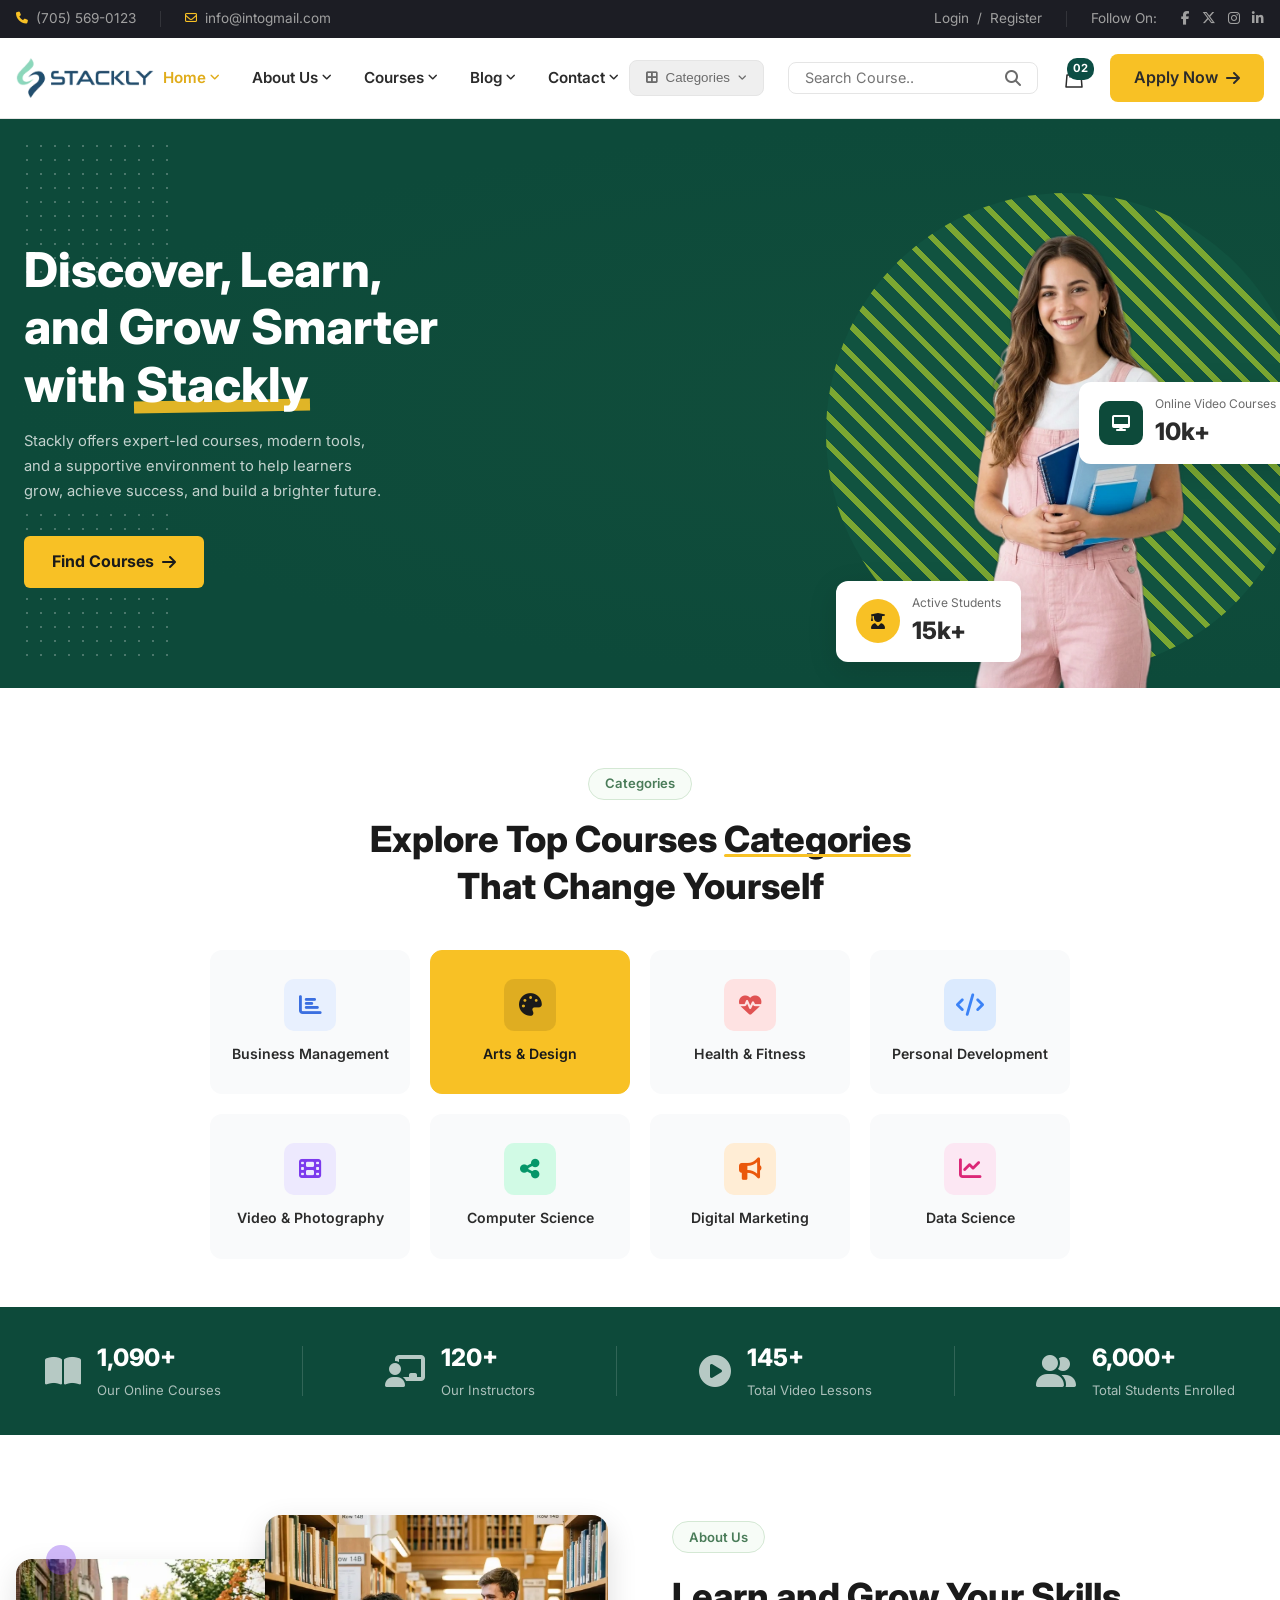
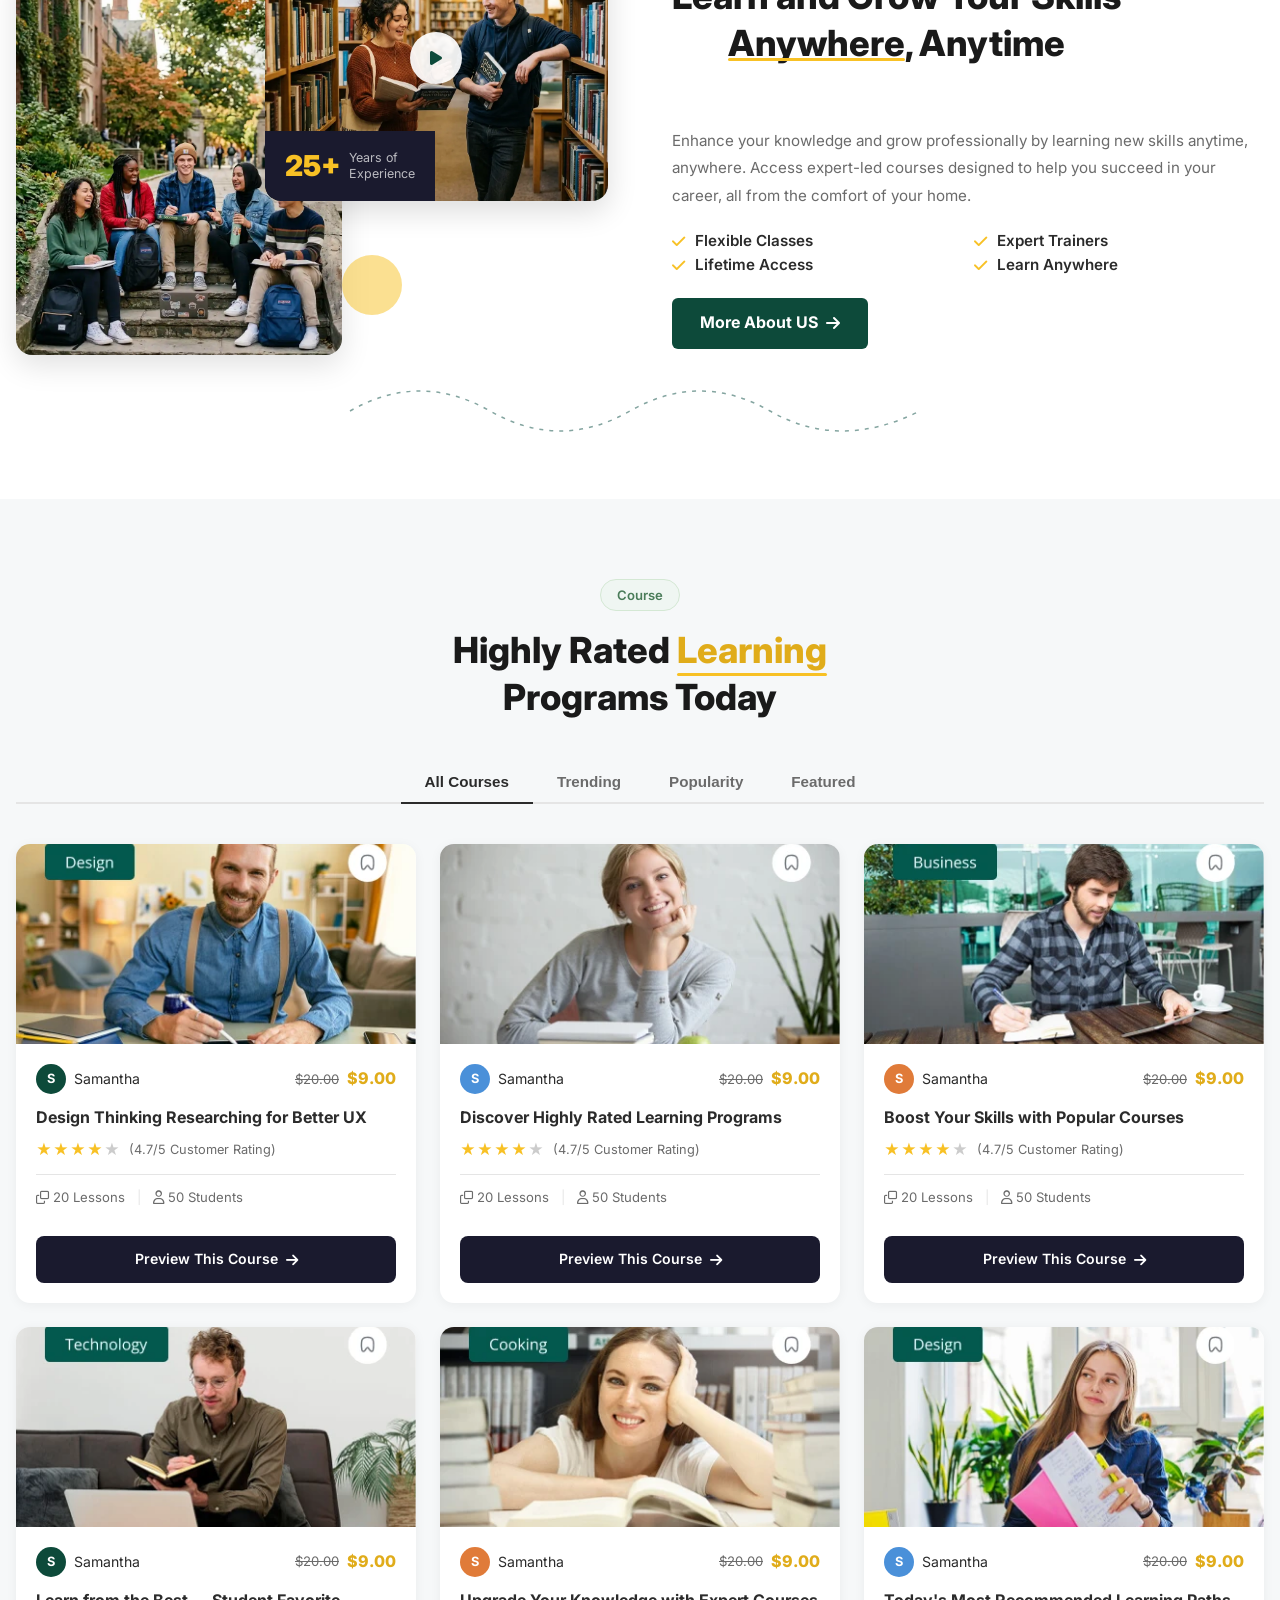
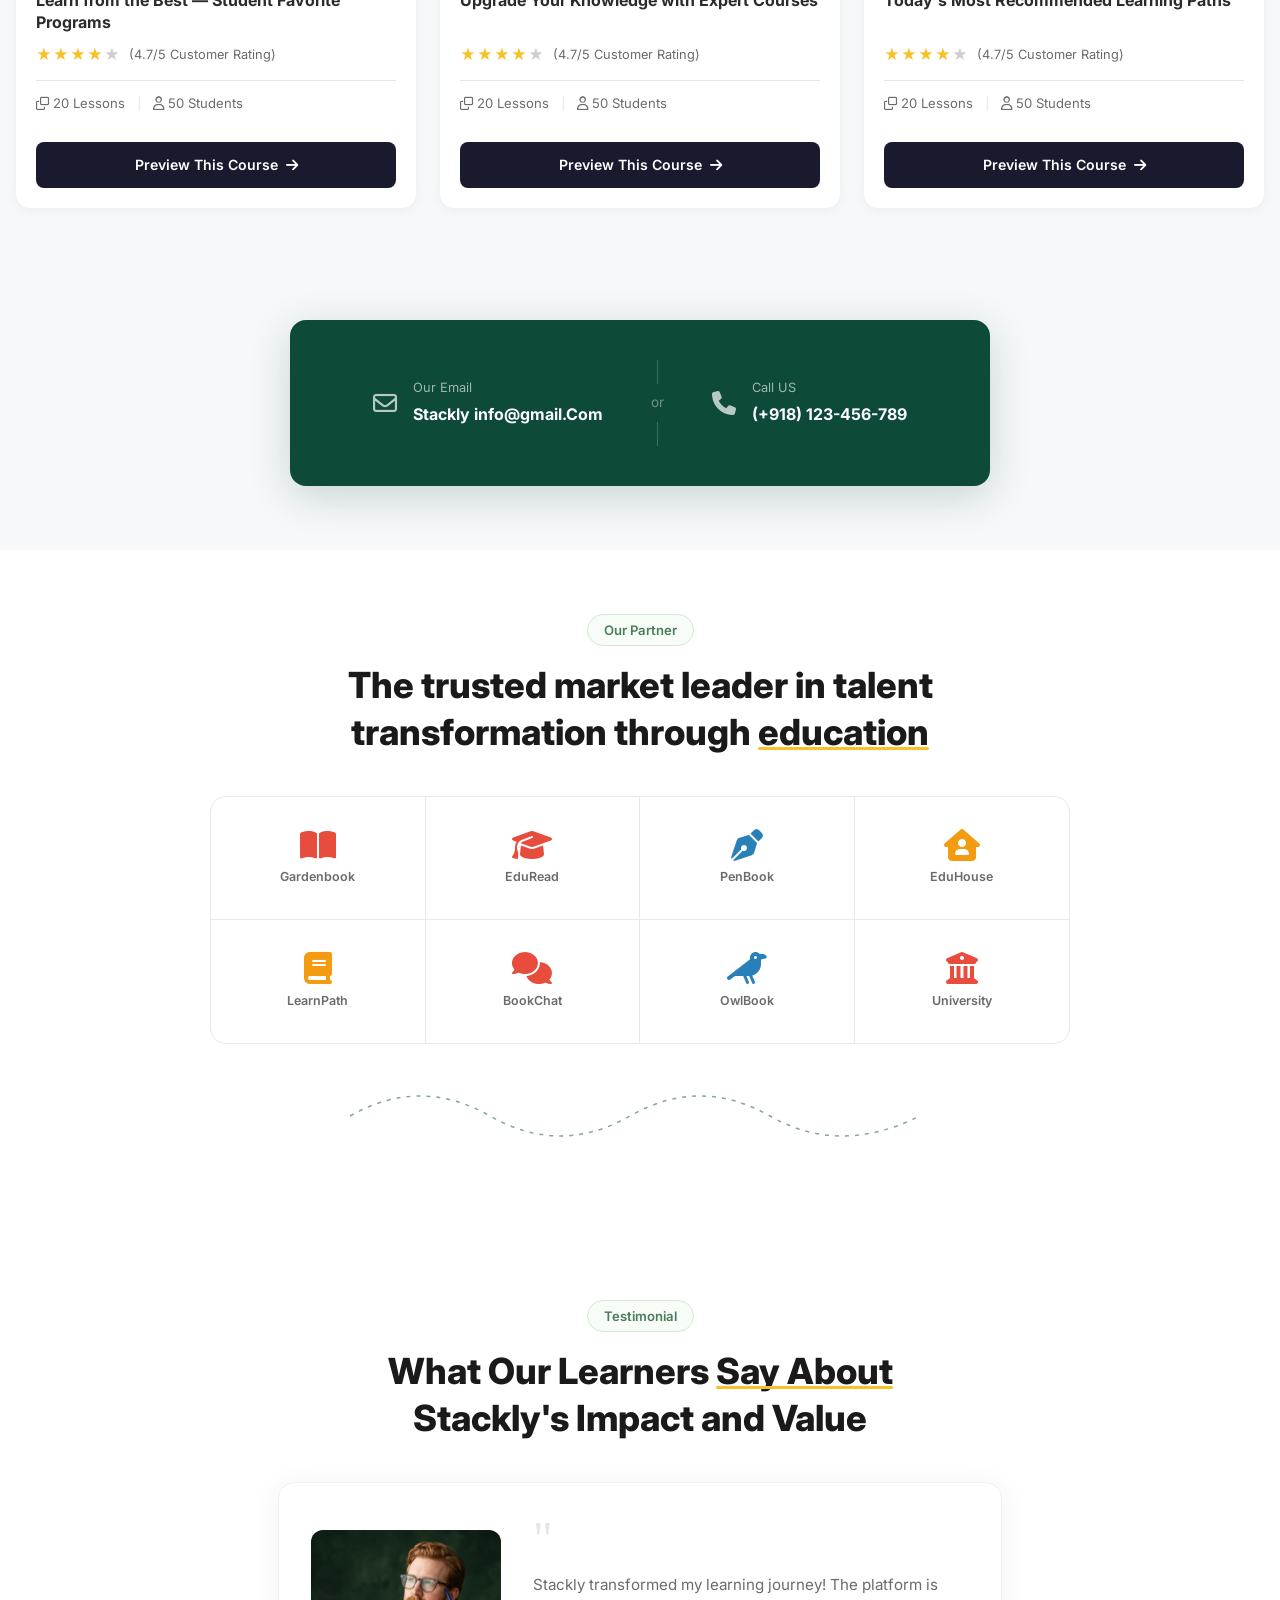
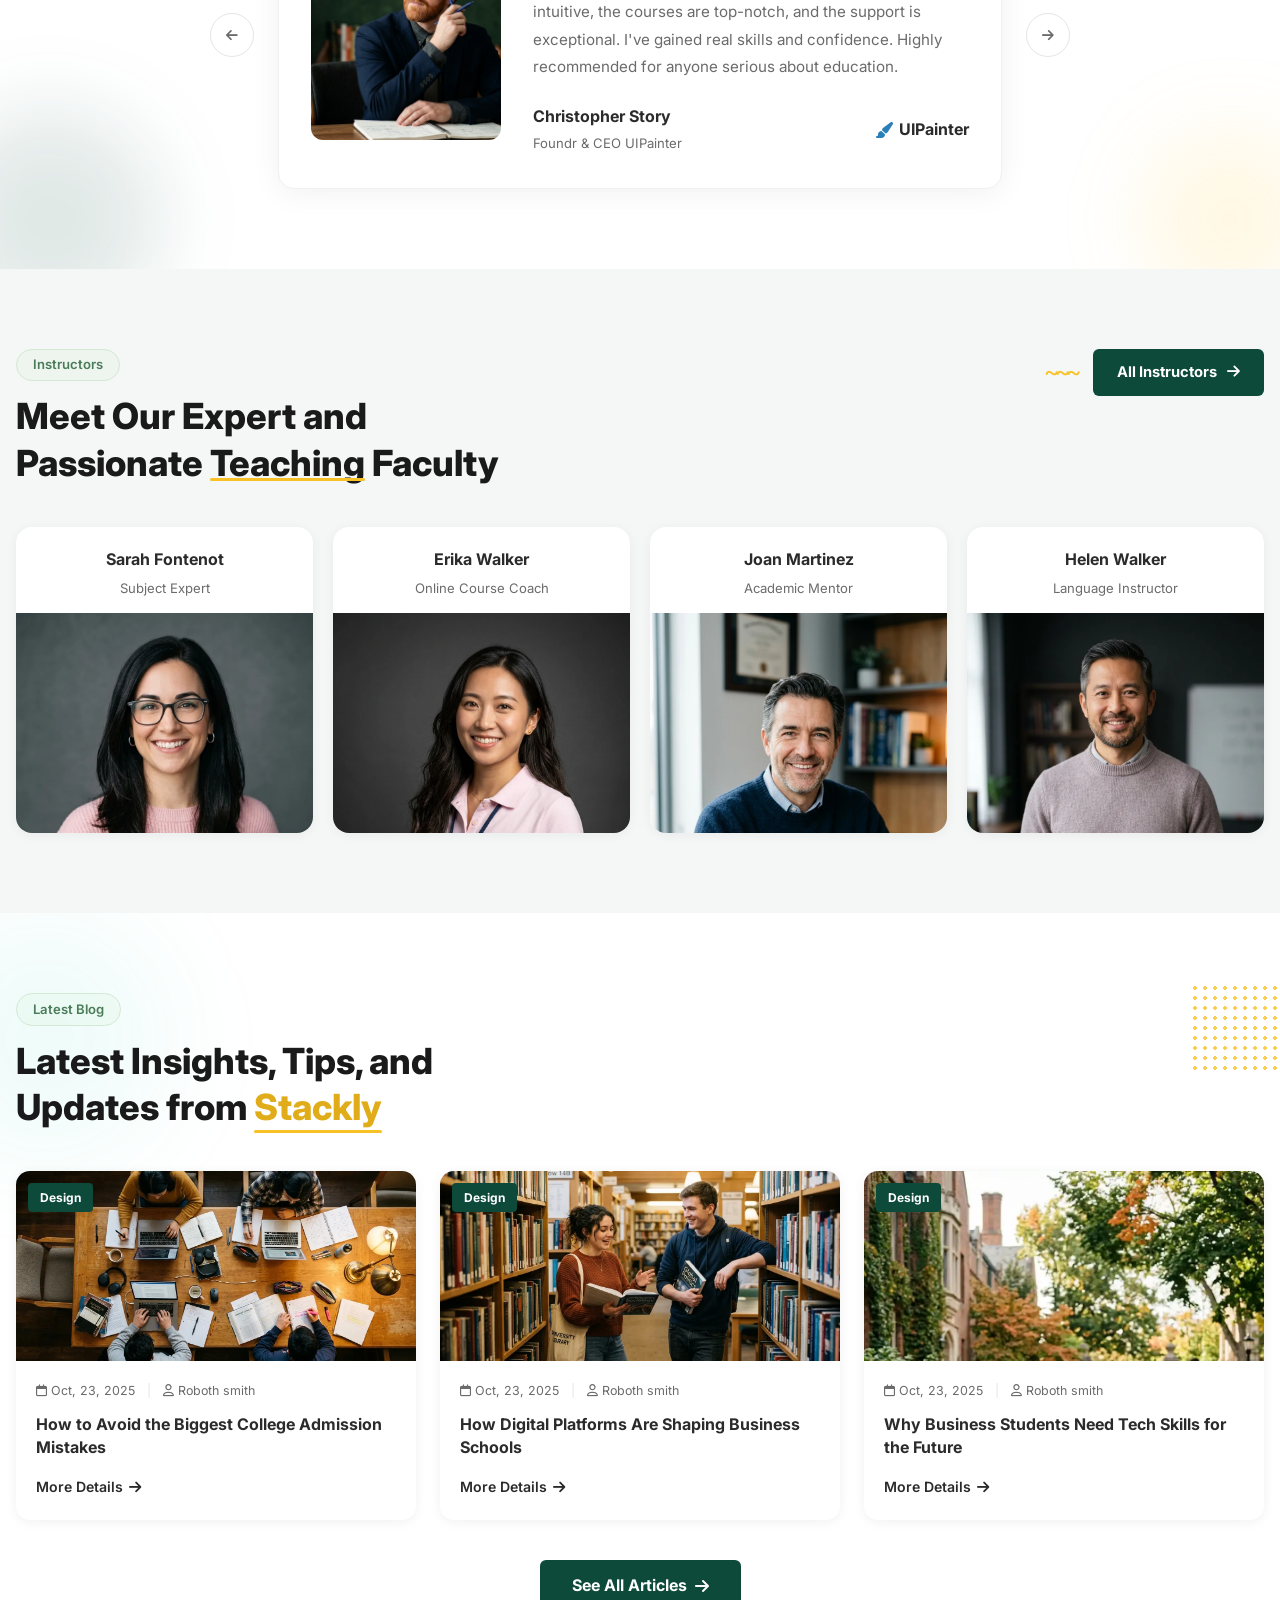
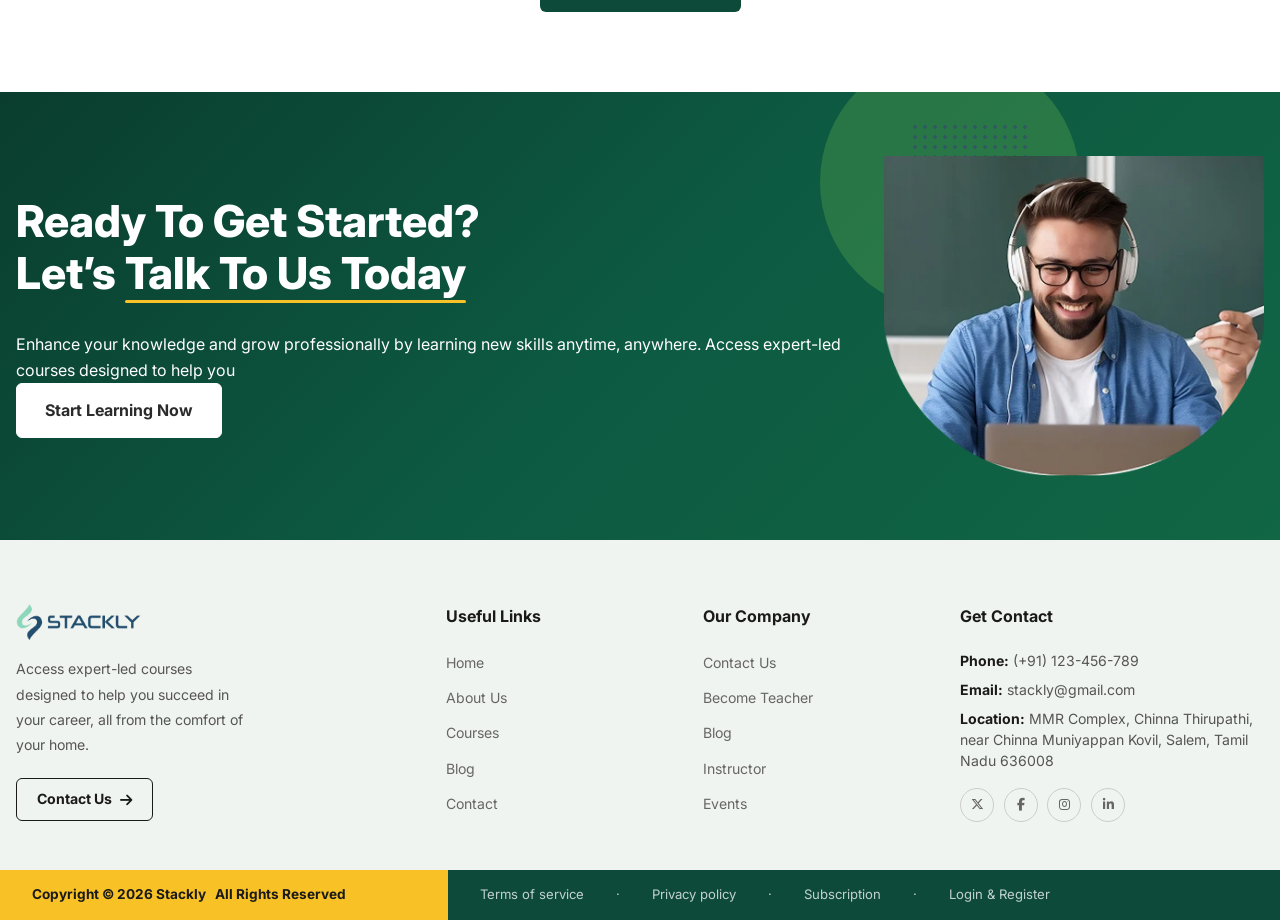
==== commit 3f0ebd0c: "hi" ====
--- a/index.html
+++ b/index.html
@@ -64,7 +64,7 @@
           <input type="text" placeholder="Search Course.." id="searchInput" />
           <i class="fa-solid fa-magnifying-glass"></i>
         </div>
-        <div class="cart-icon">
+        <div class="cart-icon" onclick="window.location.href='404.html'" style="cursor: pointer;">
           <svg fill="none" stroke="currentColor" viewBox="0 0 24 24"><path stroke-linecap="round" stroke-linejoin="round" stroke-width="1.5" d="M16 11V7a4 4 0 00-8 0v4M5 9h14l1 12H4L5 9z"/></svg>
           <span class="cart-badge">02</span>
         </div>
@@ -336,7 +336,7 @@
         <!-- Card 2 -->
         <div class="course-card">
           <div class="course-img-wrap">
-            <img src="images/Container (1).png" alt="Learning Course" />
+            <img src="images/Container (1).webp" alt="Learning Course" />
           </div>
           <div class="course-body">
             <div class="course-instructor">
@@ -362,7 +362,7 @@
         <!-- Card 3 -->
         <div class="course-card">
           <div class="course-img-wrap">
-            <img src="images/Container (2).png" alt="Business Course" />
+            <img src="images/Container (2).webp" alt="Business Course" />
           </div>
           <div class="course-body">
             <div class="course-instructor">
@@ -388,7 +388,7 @@
         <!-- Card 4 -->
         <div class="course-card">
           <div class="course-img-wrap">
-            <img src="images/Container (3).png" alt="Technology Course" />
+            <img src="images/Container (3).webp" alt="Technology Course" />
           </div>
           <div class="course-body">
             <div class="course-instructor">
@@ -414,7 +414,7 @@
         <!-- Card 5 -->
         <div class="course-card">
           <div class="course-img-wrap">
-            <img src="images/Container (4).png" alt="Cooking Course" />
+            <img src="images/Container (4).webp" alt="Cooking Course" />
           </div>
           <div class="course-body">
             <div class="course-instructor">
@@ -440,7 +440,7 @@
         <!-- Card 6 -->
         <div class="course-card">
           <div class="course-img-wrap">
-            <img src="images/Container (5).png" alt="Design Course 2" />
+            <img src="images/Container (5).webp" alt="Design Course 2" />
           </div>
           <div class="course-body">
             <div class="course-instructor">
@@ -794,9 +794,9 @@
     <div class="footer-top">
       <!-- Brand Column -->
       <div class="footer-brand-col">
-        <div class="footer-logo">
+        <a href="index.html" class="footer-logo">
           <img src="images/logo-stackly.webp" alt="Stackly" />
-        </div>
+        </a>
         <p>Access expert-led courses designed to help you succeed in your career, all from the comfort of your home.</p>
         <a href="contact.html" class="footer-contact-btn">Contact Us <i class="fa-solid fa-arrow-right"></i></a>
       </div>
--- a/css/style.css
+++ b/css/style.css
@@ -177,6 +177,14 @@
   background-color: #fff;
   border-bottom: 1px solid var(--border-light);
   padding: 1rem 0;
+  position: -webkit-sticky;
+  position: sticky;
+  top: 0;
+  z-index: 1000;
+  transition: box-shadow 0.3s ease;
+}
+.main-header.scrolled {
+  box-shadow: 0 4px 20px rgba(0,0,0,0.07);
 }
 
 .main-header .container {
@@ -355,7 +363,21 @@
   .mobile-menu-toggle {
     display: block;
   }
-}
+  /* Switch to fixed on mobile — position:sticky breaks when any ancestor
+     section has overflow:hidden (which most sections do for decorative elements) */
+  .main-header {
+    position: fixed;
+    top: 0;
+    left: 0;
+    right: 0;
+    width: 100%;
+  }
+  /* Push page content below the fixed header (~70px tall) */
+  body {
+    padding-top: 70px;
+  }
+}
+
 
 /* ============================================
    CONTENT SECTIONS
--- a/css/home.css
+++ b/css/home.css
@@ -537,6 +537,8 @@
   overflow: hidden;
   box-shadow: 0 2px 12px rgba(0,0,0,0.05);
   transition: all 0.3s ease;
+  display: flex;
+  flex-direction: column;
 }
 .course-card:hover {
   transform: translateY(-5px);
@@ -582,7 +584,7 @@
   transition: all 0.2s;
 }
 .course-bookmark:hover { color: var(--yellow-hover); }
-.course-body { padding: 1.25rem; }
+.course-body { padding: 1.25rem; display: flex; flex-direction: column; flex: 1; }
 .course-instructor {
   display: flex;
   align-items: center;
@@ -623,6 +625,7 @@
   gap: 0.5rem;
   margin-bottom: 0.75rem;
   font-size: 0.8rem;
+  margin-top: auto;
 }
 .stars { color: #f8c125; font-size: 0.95rem; letter-spacing: 1px; }
 .rating-label { color: var(--text-muted); }
@@ -898,8 +901,14 @@
   .courses-grid { grid-template-columns: 1fr; }
   .contact-cta-card { flex-direction: column; gap: 1.5rem; padding: 2rem; }
   .partners-grid { grid-template-columns: repeat(2, 1fr); }
-  .testimonial-card { flex-direction: column; }
-  .testimonial-img-wrap { width: 100%; height: 200px; }
+  .testimonial-slider-wrap { position: relative; padding: 0; display: block; }
+  .testimonial-arrow { display: none; }
+  .testimonials-track { width: 100%; padding: 0; box-sizing: border-box; }
+  .testimonial-card { flex-direction: column; padding: 1.5rem; text-align: center; align-items: center; }
+  .testimonial-card.active { display: flex; }
+  .testimonial-img-wrap { width: 100%; height: 200px; margin-bottom: 1.5rem; }
+  .testimonial-author { flex-direction: column; justify-content: center; gap: 0.5rem; }
+  .testimonial-brand { position: static; margin-top: 0.5rem; align-self: center; }
   .footer-inner { grid-template-columns: 1fr 1fr; }
 }
 
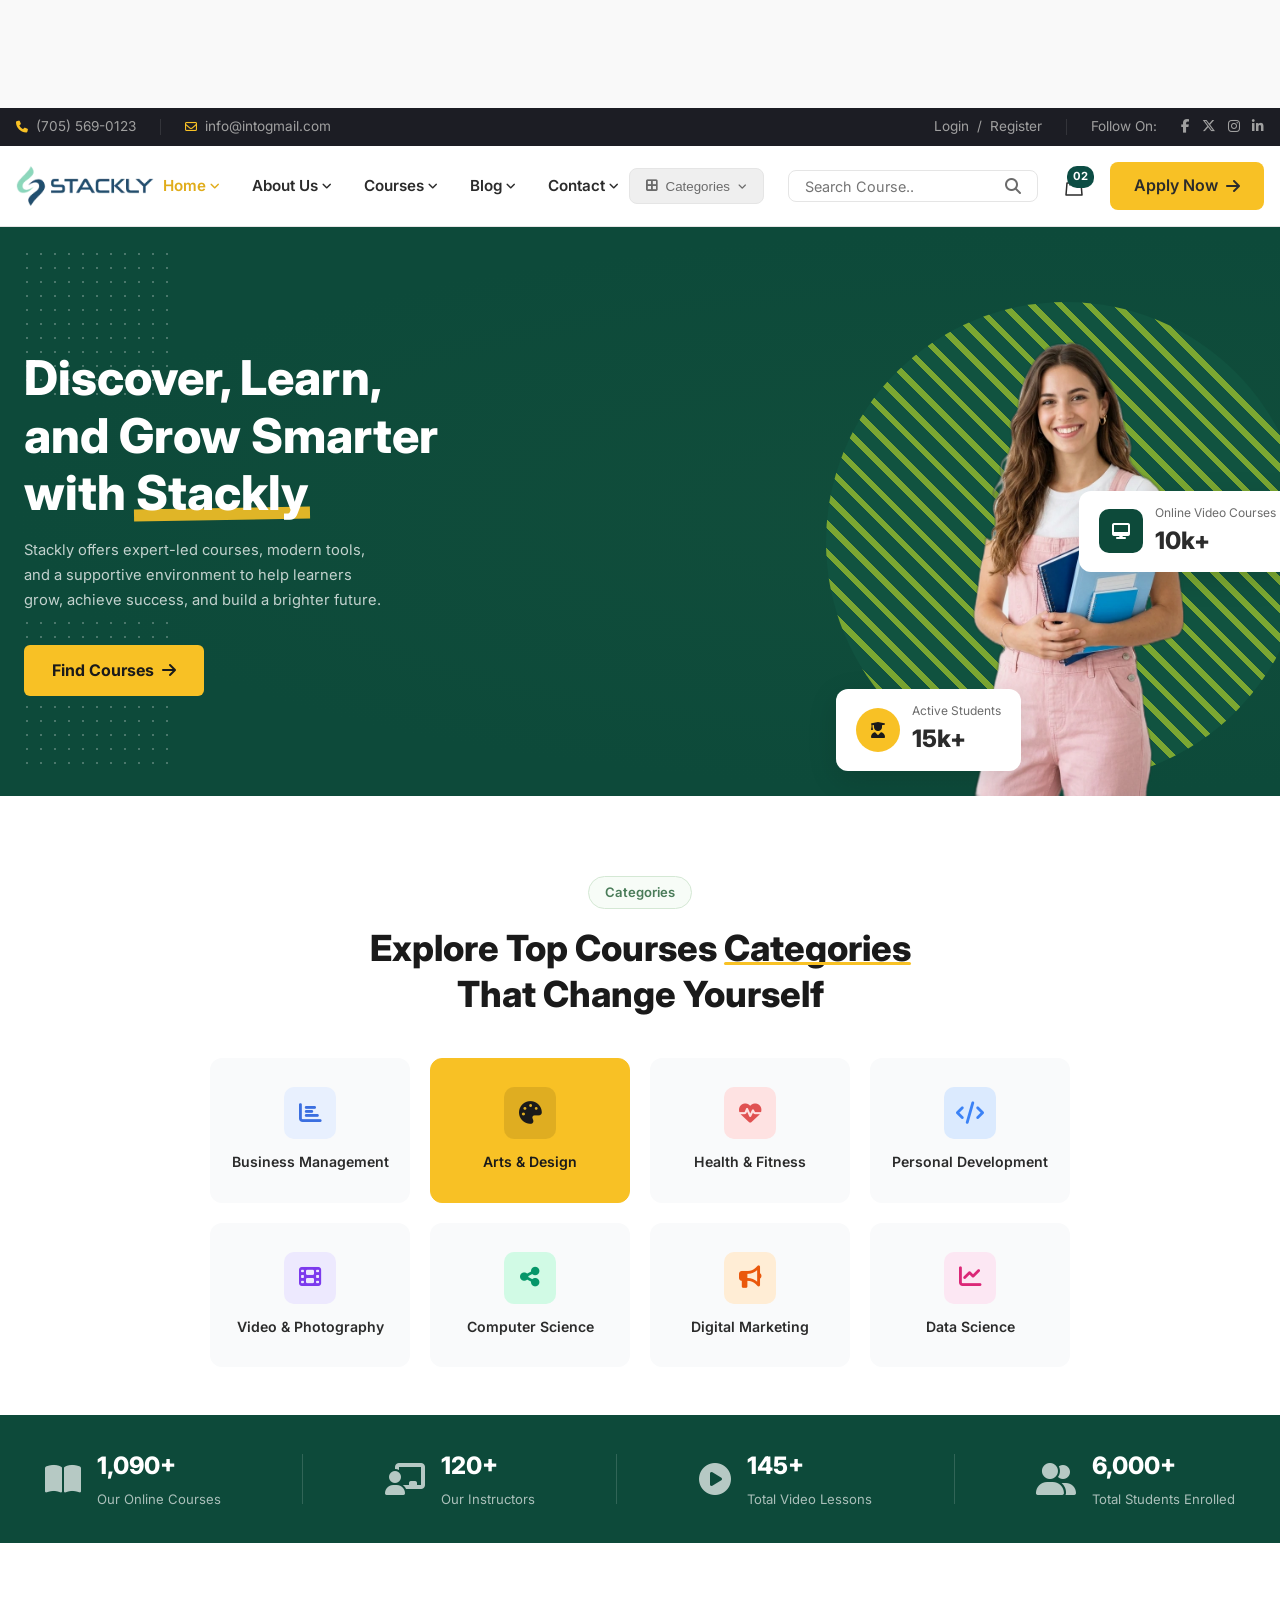
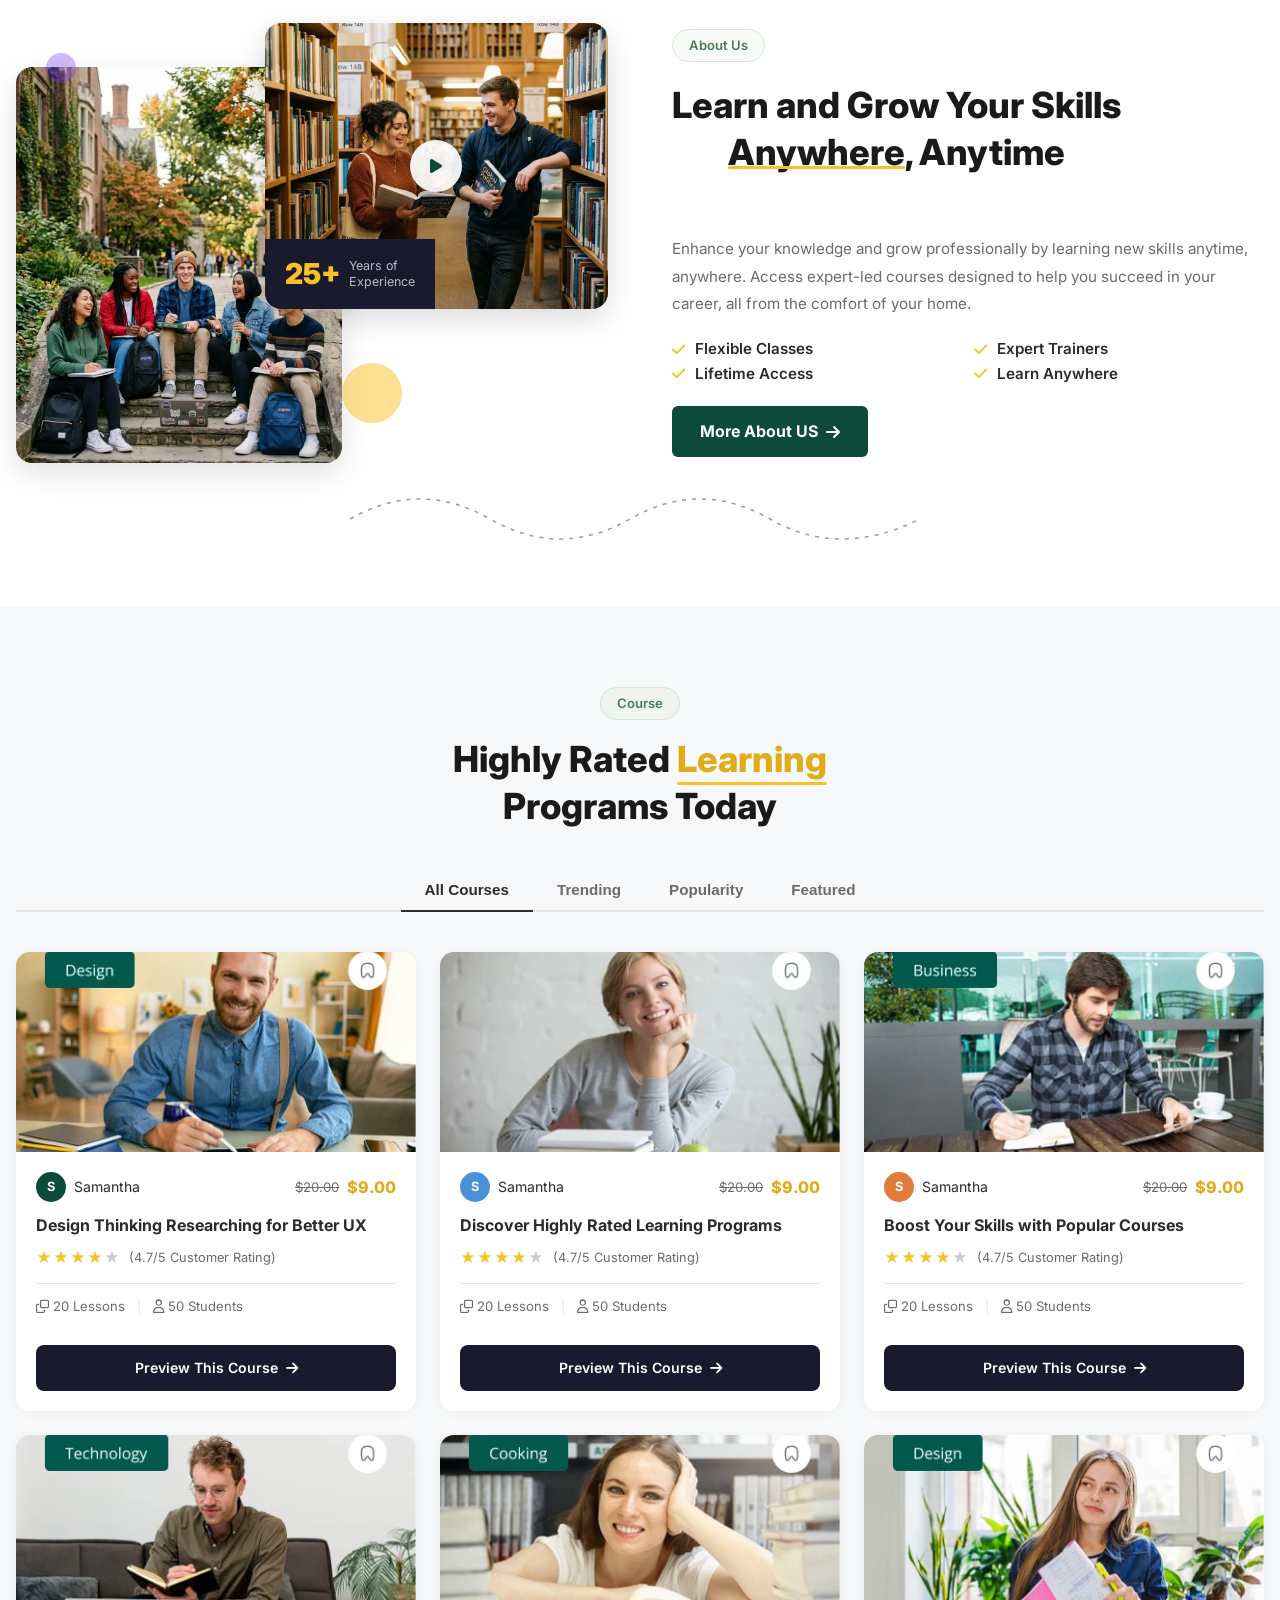
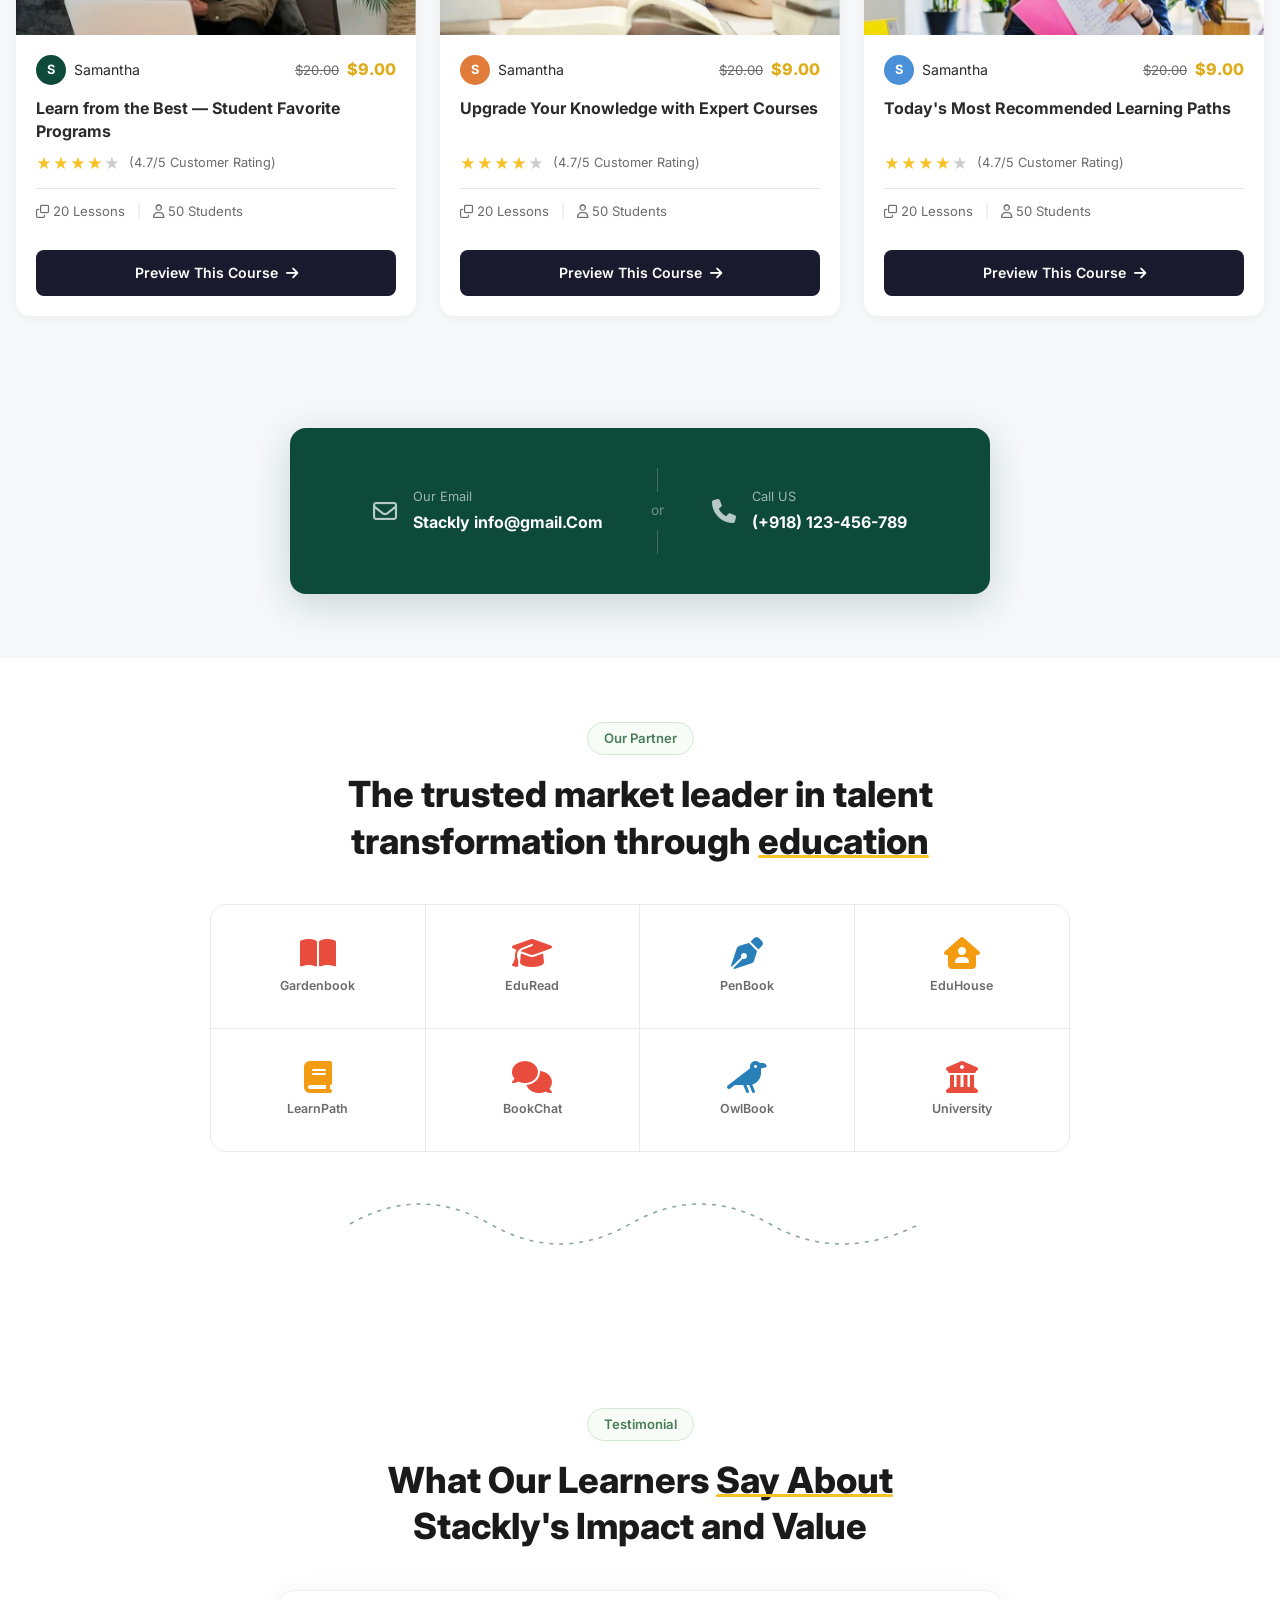
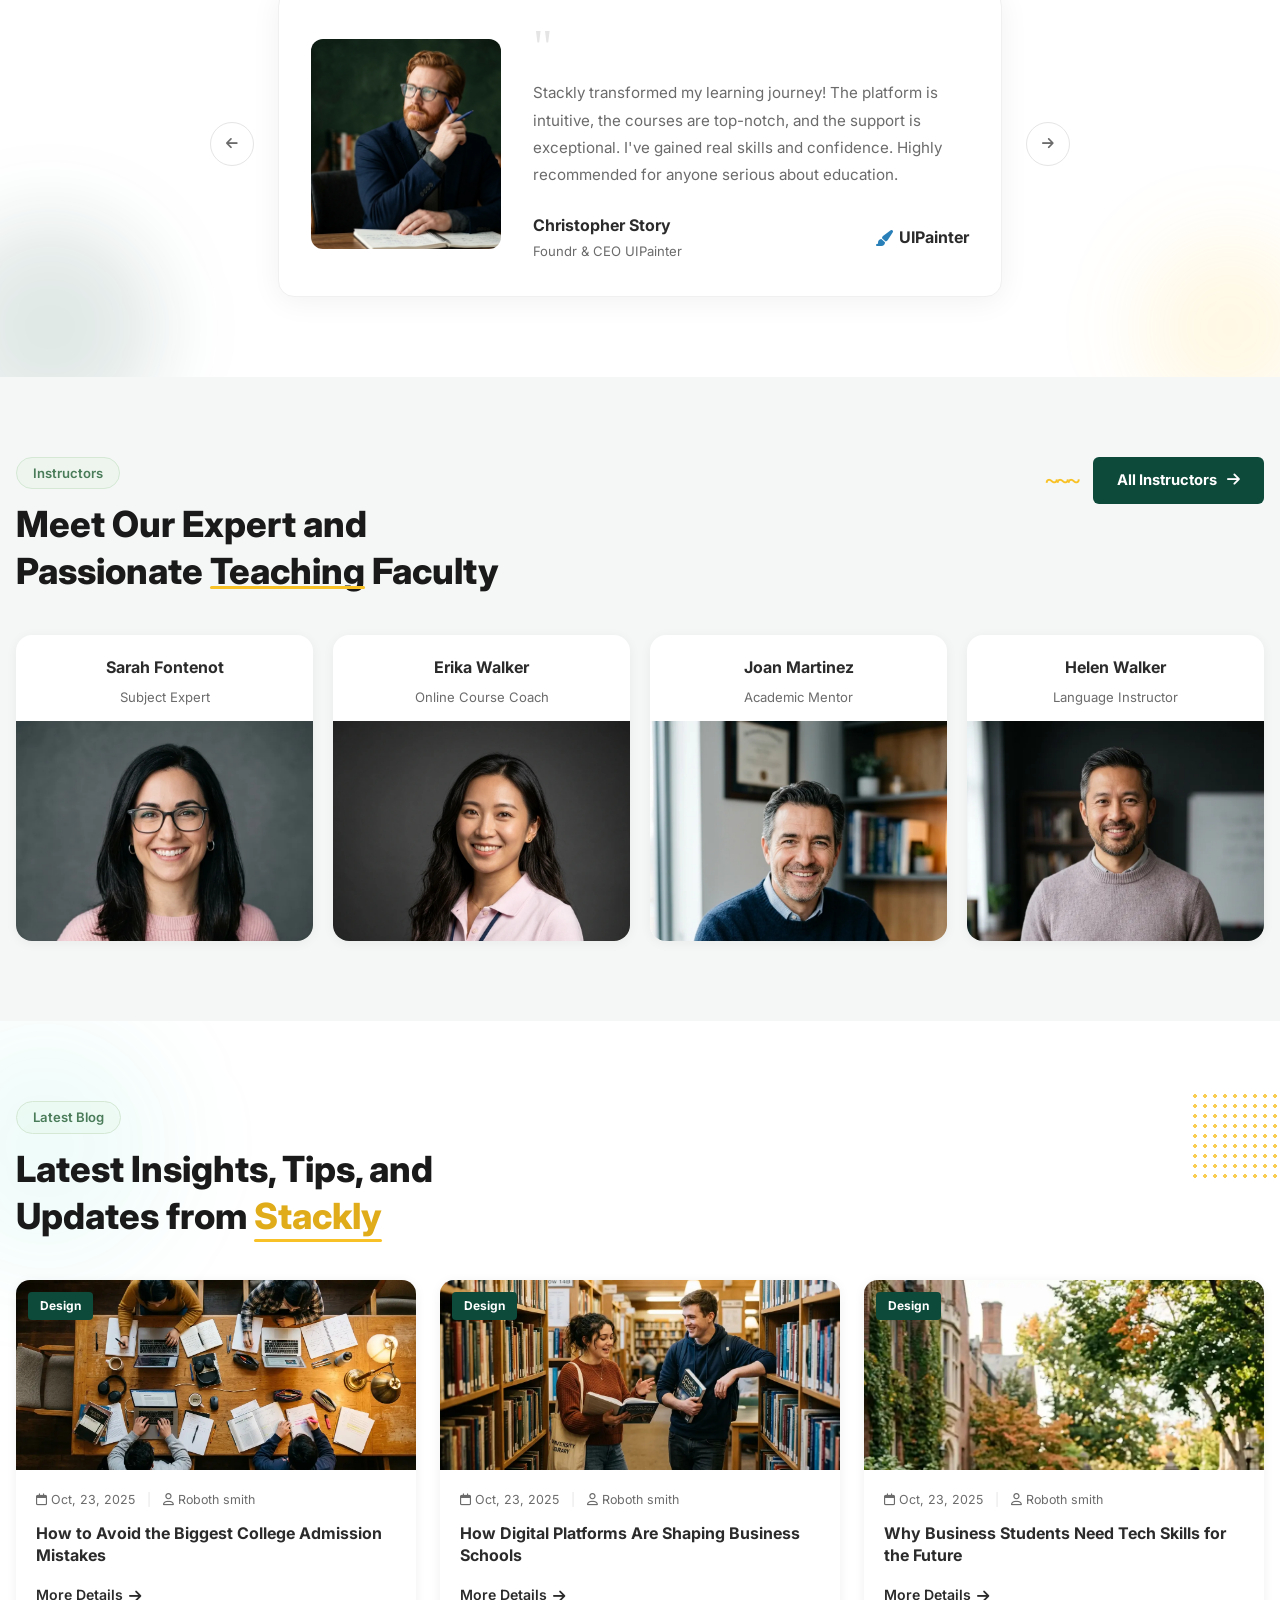
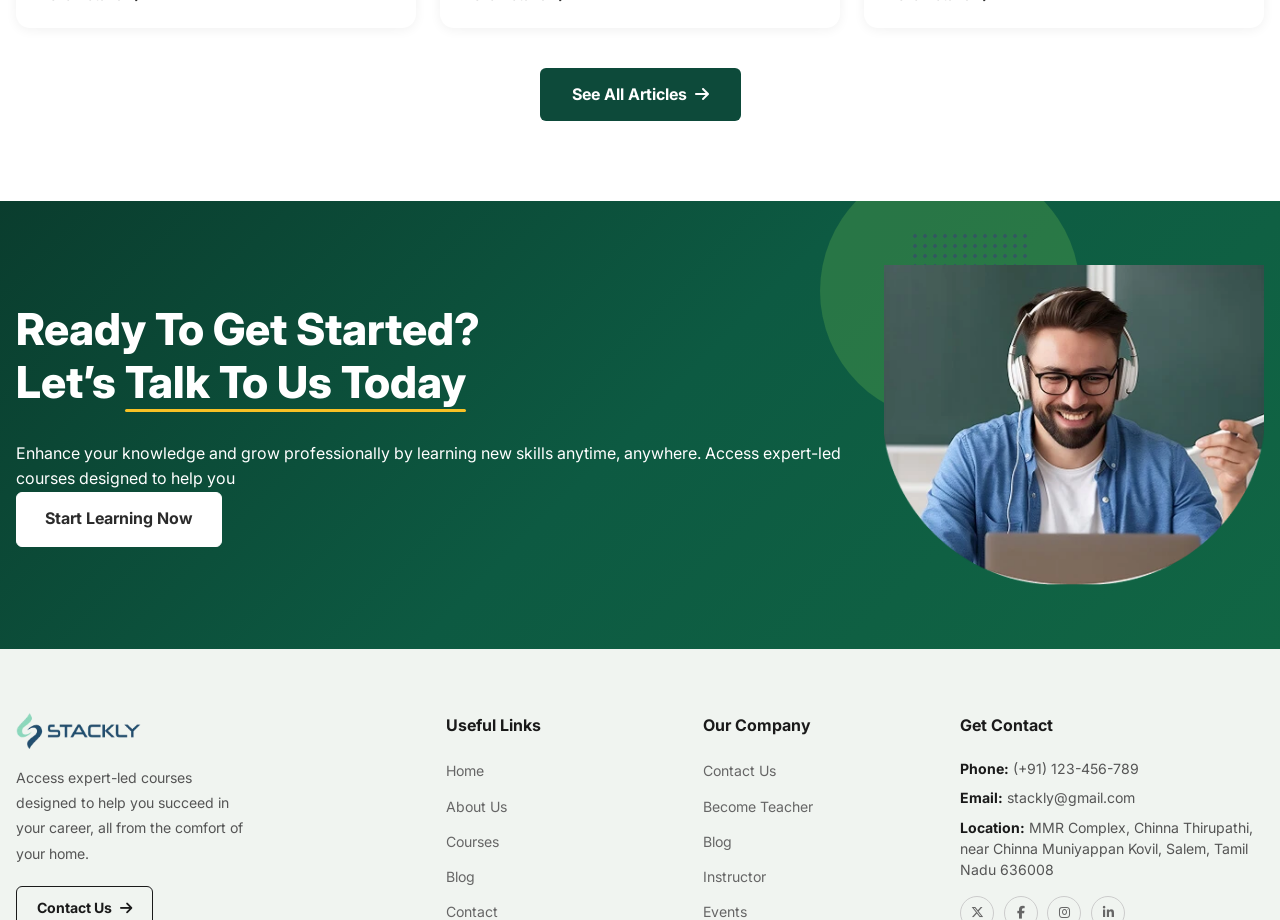
==== commit e3d0a805: "hio" ====
--- a/index.html
+++ b/index.html
@@ -62,7 +62,7 @@
         </button>
         <div class="header-search">
           <input type="text" placeholder="Search Course.." id="searchInput" />
-          <i class="fa-solid fa-magnifying-glass"></i>
+          <i class="fa-solid fa-magnifying-glass" onclick="window.location.href='404.html'" style="cursor:pointer;"></i>
         </div>
         <div class="cart-icon" onclick="window.location.href='404.html'" style="cursor: pointer;">
           <svg fill="none" stroke="currentColor" viewBox="0 0 24 24"><path stroke-linecap="round" stroke-linejoin="round" stroke-width="1.5" d="M16 11V7a4 4 0 00-8 0v4M5 9h14l1 12H4L5 9z"/></svg>
@@ -856,6 +856,7 @@
   <div id="toast-container"></div>
 
   <script src="js/auth.js"></script>
+  <script src="js/main.js"></script>
   <script>
     // Mobile toggle
     const mobileToggle = document.getElementById('mobileToggle');
--- a/css/style.css
+++ b/css/style.css
@@ -354,29 +354,60 @@
 }
 
 @media (max-width: 860px) {
+  /* Compact topbar — single row, no wrapping */
   .topbar {
-    display: none;
-  }
-  .nav-menu, .header-search, .categories-btn, .header-actions .btn-primary {
-    display: none; 
-  }
-  .mobile-menu-toggle {
     display: block;
-  }
-  /* Switch to fixed on mobile — position:sticky breaks when any ancestor
-     section has overflow:hidden (which most sections do for decorative elements) */
-  .main-header {
+    padding: 0.3rem 0;
     position: fixed;
     top: 0;
     left: 0;
     right: 0;
     width: 100%;
-  }
-  /* Push page content below the fixed header (~70px tall) */
-  body {
-    padding-top: 70px;
-  }
-}
+    z-index: 1001;
+  }
+  .topbar .container {
+    flex-wrap: nowrap;   /* NEVER wrap to second line */
+    gap: 0.5rem;
+    overflow: hidden;
+  }
+  .topbar-left {
+    display: none;       /* hide phone/email */
+  }
+  .topbar-right {
+    width: 100%;
+    justify-content: space-between;
+    flex-wrap: nowrap;
+    gap: 0.5rem;
+    min-width: 0;
+  }
+  /* Hide "Follow On:" label text — keep only the icons */
+  .topbar-right > span {
+    display: none;
+  }
+  .topbar-divider {
+    display: none;
+  }
+
+  .nav-menu, .header-search, .categories-btn, .header-actions .btn-primary {
+    display: none;
+  }
+  .mobile-menu-toggle {
+    display: block;
+  }
+
+  /* Initial fallback — JS will override precisely after measuring */
+  .main-header {
+    position: fixed;
+    left: 0;
+    right: 0;
+    width: 100%;
+    z-index: 1000;
+    background-color: #fff;
+  }
+}
+
+
+
 
 
 /* ============================================
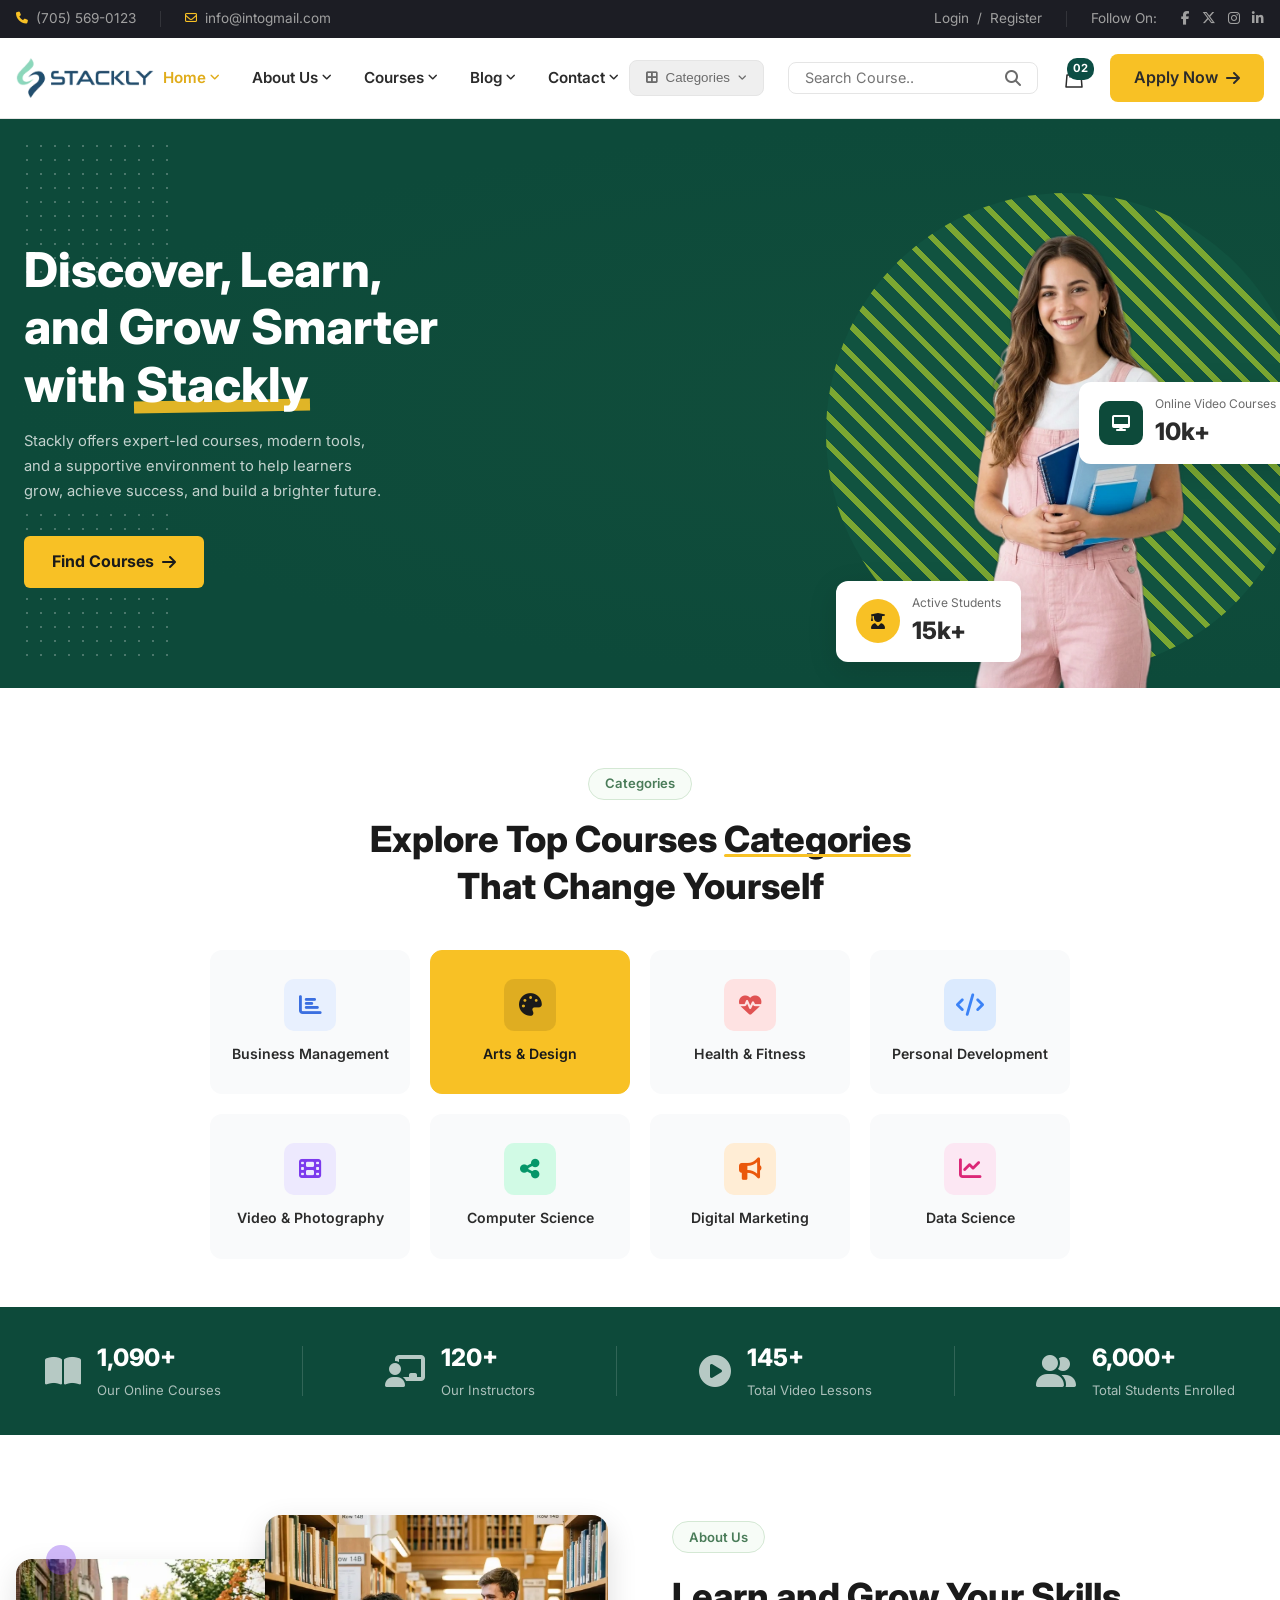
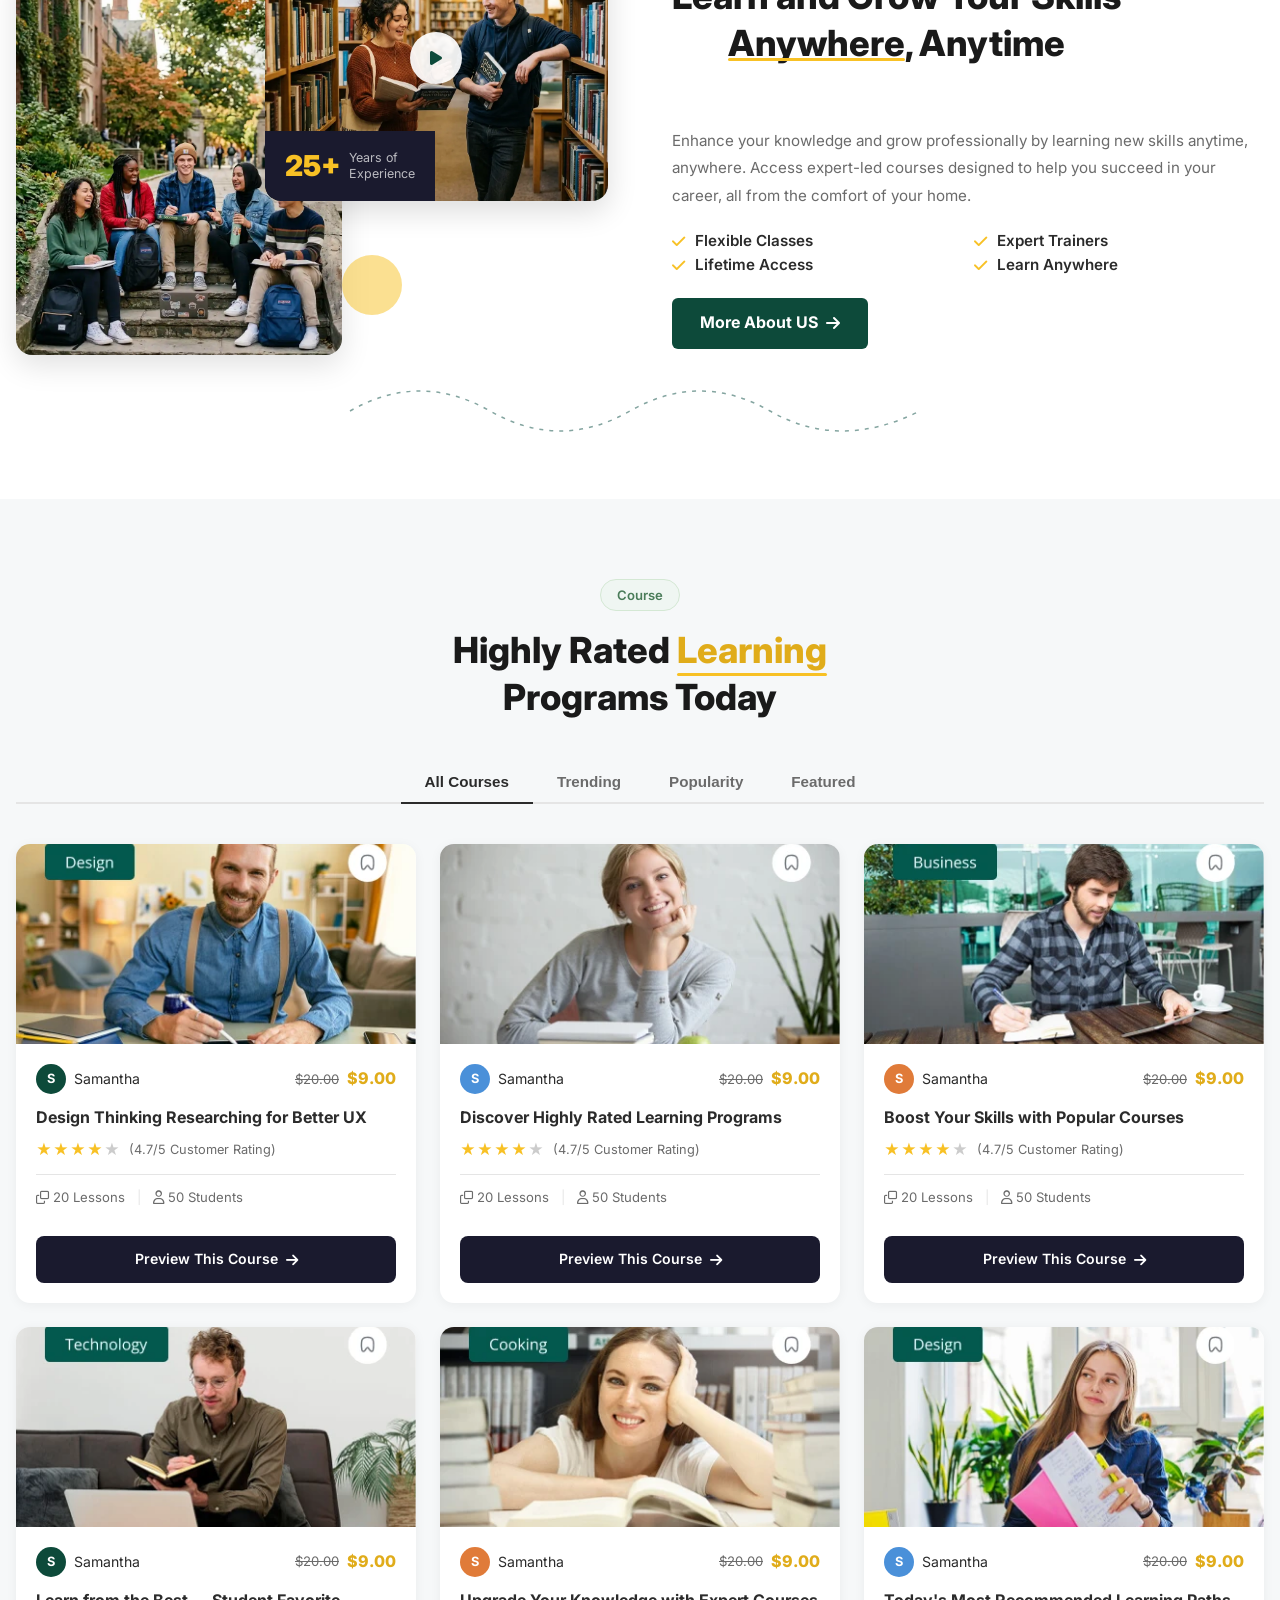
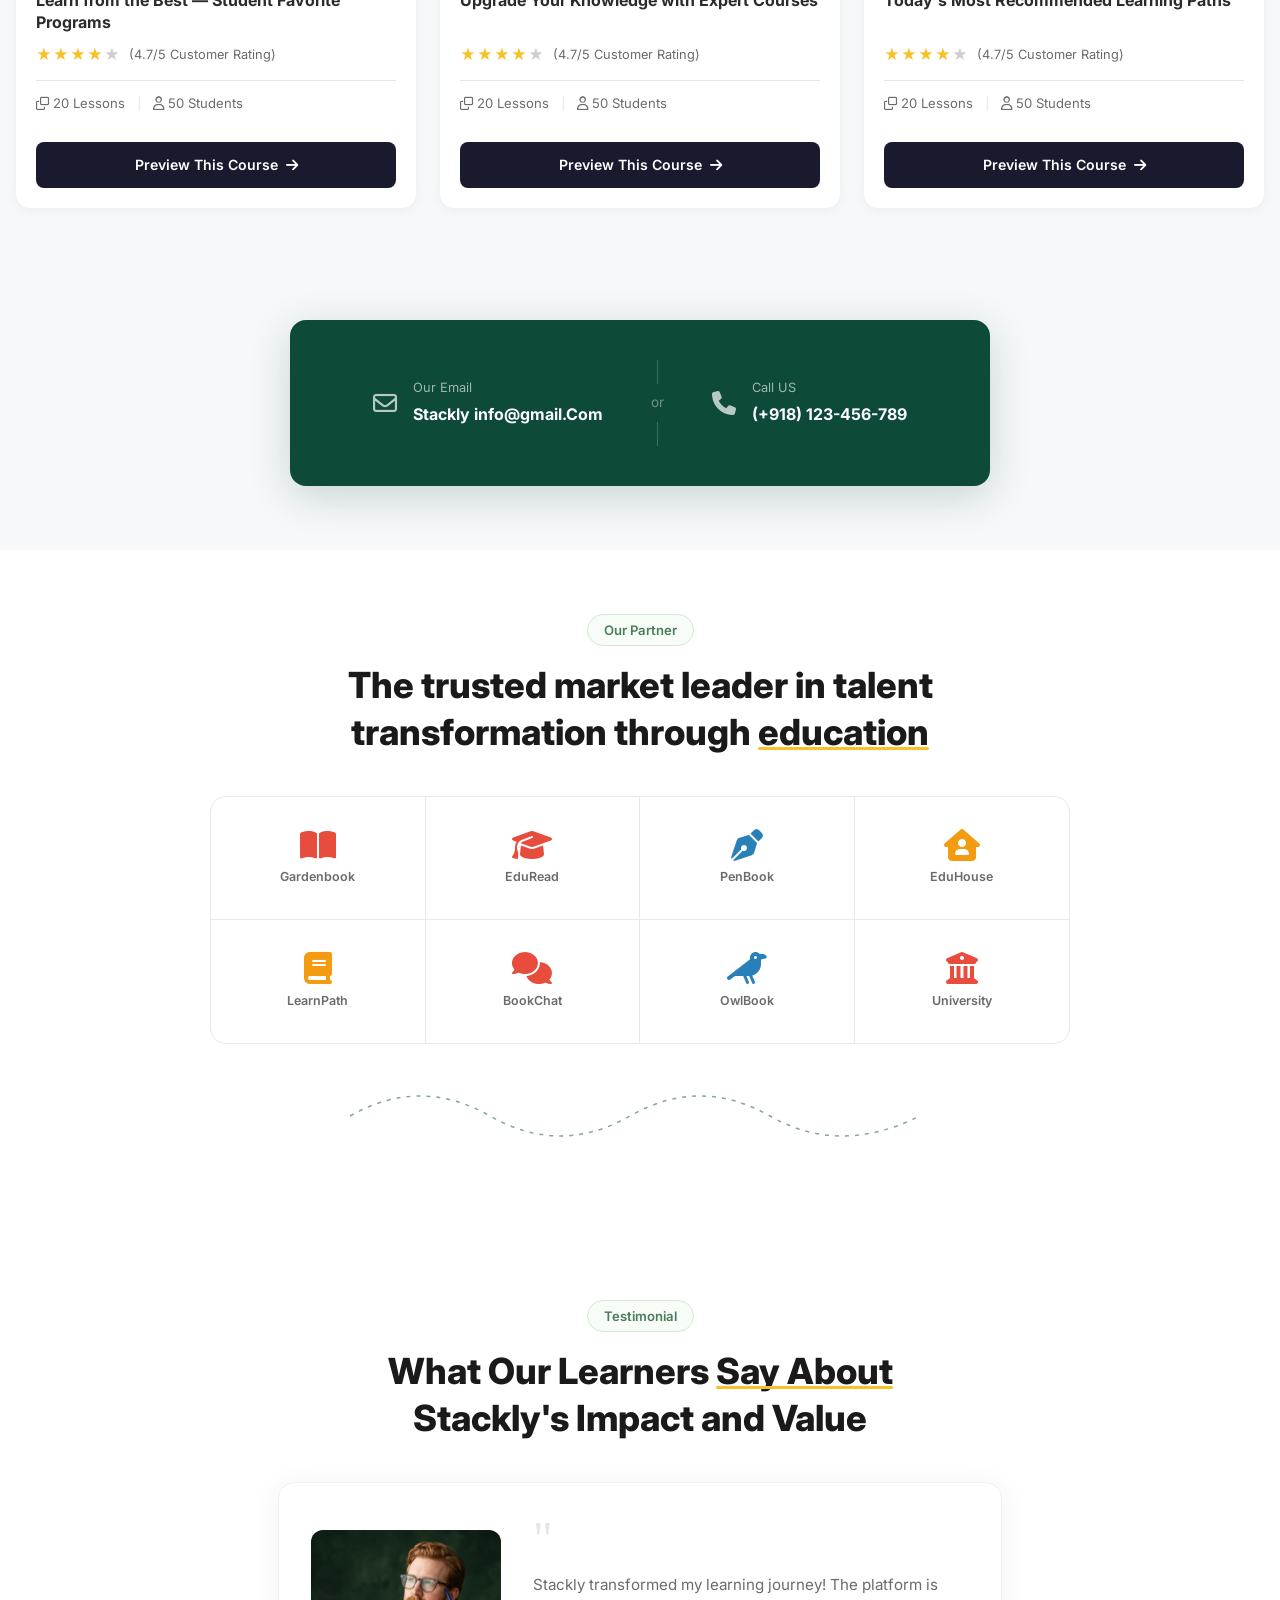
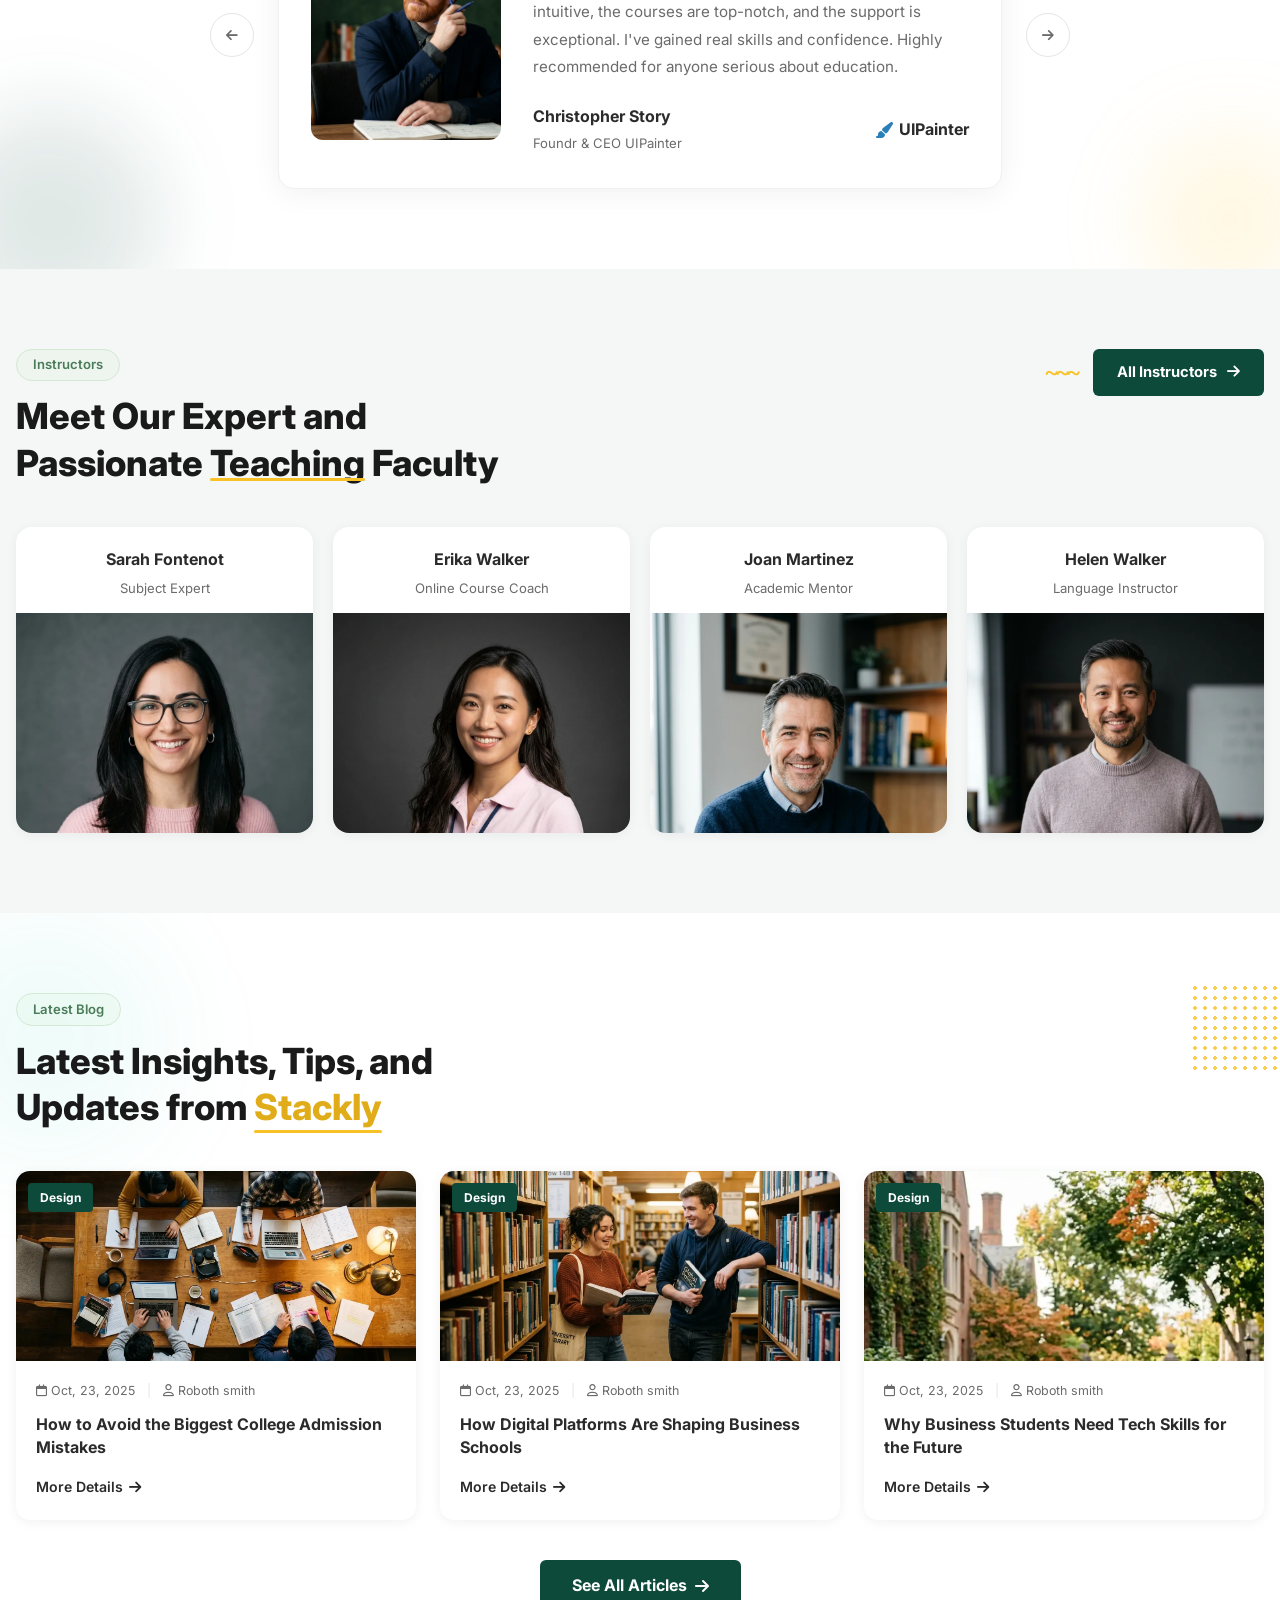
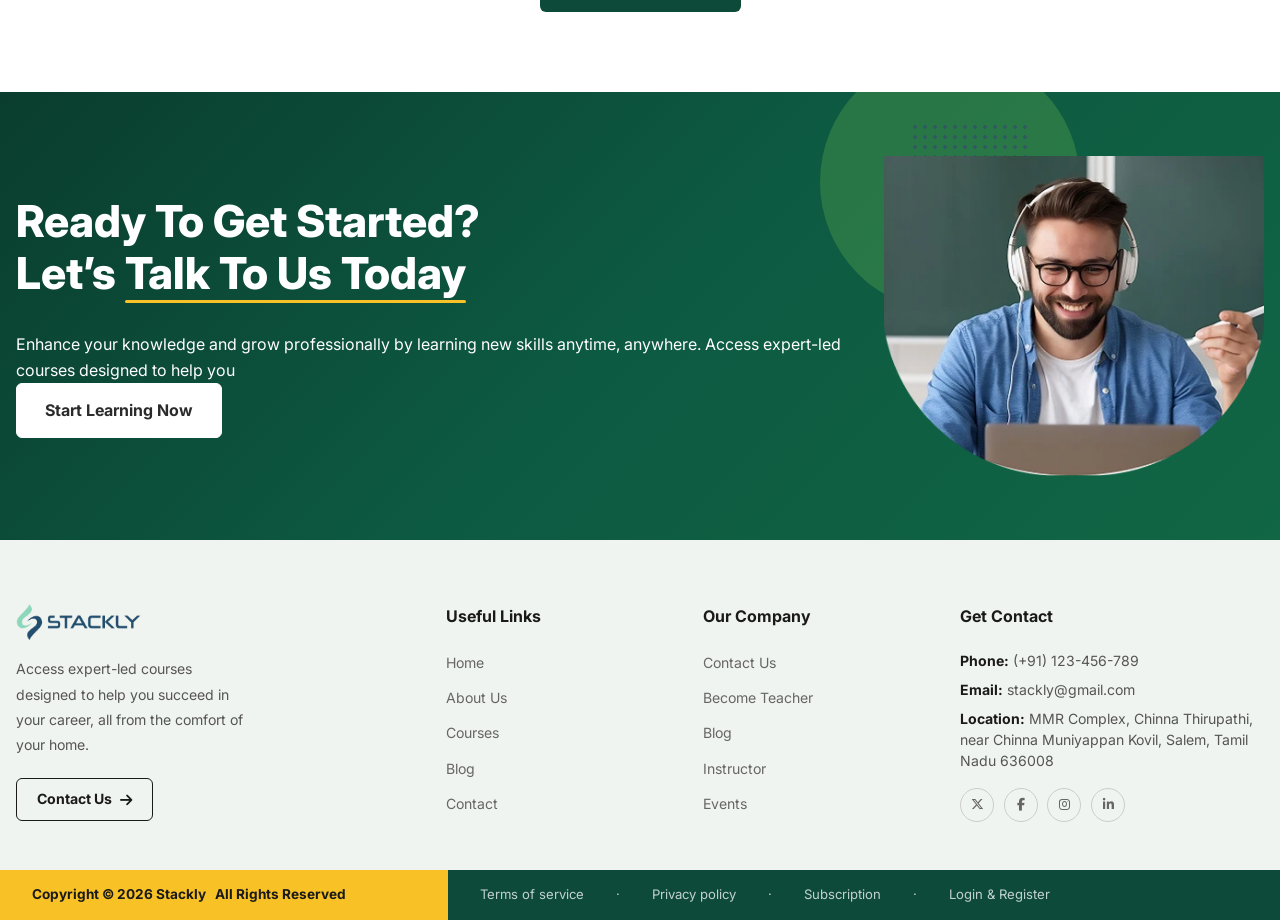
==== commit aa8aa854: "fix" ====
--- a/index.html
+++ b/index.html
@@ -14,6 +14,7 @@
 <body>
 
   <!-- ===== TOPBAR ===== -->
+  <div class="header-wrapper">
   <div class="topbar">
     <div class="container">
       <div class="topbar-left">
@@ -85,6 +86,7 @@
       <a href="signup.html" class="btn-primary" style="margin-top:0.5rem; text-align:center; justify-content:center;">Apply Now</a>
     </nav>
   </header>
+</div>
 
   <!-- ===== HERO SECTION ===== -->
   <section class="hero-section">
--- a/css/style.css
+++ b/css/style.css
@@ -354,24 +354,33 @@
 }
 
 @media (max-width: 860px) {
-  /* Compact topbar — single row, no wrapping */
-  .topbar {
-    display: block;
-    padding: 0.3rem 0;
+  /* The new wrapper keeps both bars stacked perfectly */
+  .header-wrapper {
     position: fixed;
     top: 0;
     left: 0;
     right: 0;
     width: 100%;
     z-index: 1001;
+    background-color: #fff;
+    box-shadow: 0 4px 20px rgba(0,0,0,0.07);
+  }
+
+  /* Compact topbar — single row, keep it visible! */
+  .topbar {
+    display: block;
+    padding: 0.3rem 0;
+    /* Static positioning inside wrapper */
+    position: relative;
+    z-index: 2;
   }
   .topbar .container {
-    flex-wrap: nowrap;   /* NEVER wrap to second line */
+    flex-wrap: nowrap;
     gap: 0.5rem;
     overflow: hidden;
   }
   .topbar-left {
-    display: none;       /* hide phone/email */
+    display: none;
   }
   .topbar-right {
     width: 100%;
@@ -380,7 +389,6 @@
     gap: 0.5rem;
     min-width: 0;
   }
-  /* Hide "Follow On:" label text — keep only the icons */
   .topbar-right > span {
     display: none;
   }
@@ -395,16 +403,35 @@
     display: block;
   }
 
-  /* Initial fallback — JS will override precisely after measuring */
+  /* Header flows naturally below topbar inside wrapper */
   .main-header {
+    position: relative;
+    z-index: 1;
+    border-bottom: none;
+  }
+  /* Remove scroll shadow from main-header since wrapper has it */
+  .main-header.scrolled {
+    box-shadow: none;
+  }
+
+  /* Push body below header wrapper */
+  body {
+    padding-top: 110px; /* ~38px topbar + 72px header */
+  }
+
+  /* Mobile nav dropdown */
+  .mobile-nav {
     position: fixed;
+    top: 110px;
     left: 0;
     right: 0;
-    width: 100%;
-    z-index: 1000;
-    background-color: #fff;
-  }
-}
+    z-index: 999;
+    overflow-y: auto;
+    background: #fff;
+    max-height: calc(100vh - 110px);
+  }
+}
+
 
 
 
